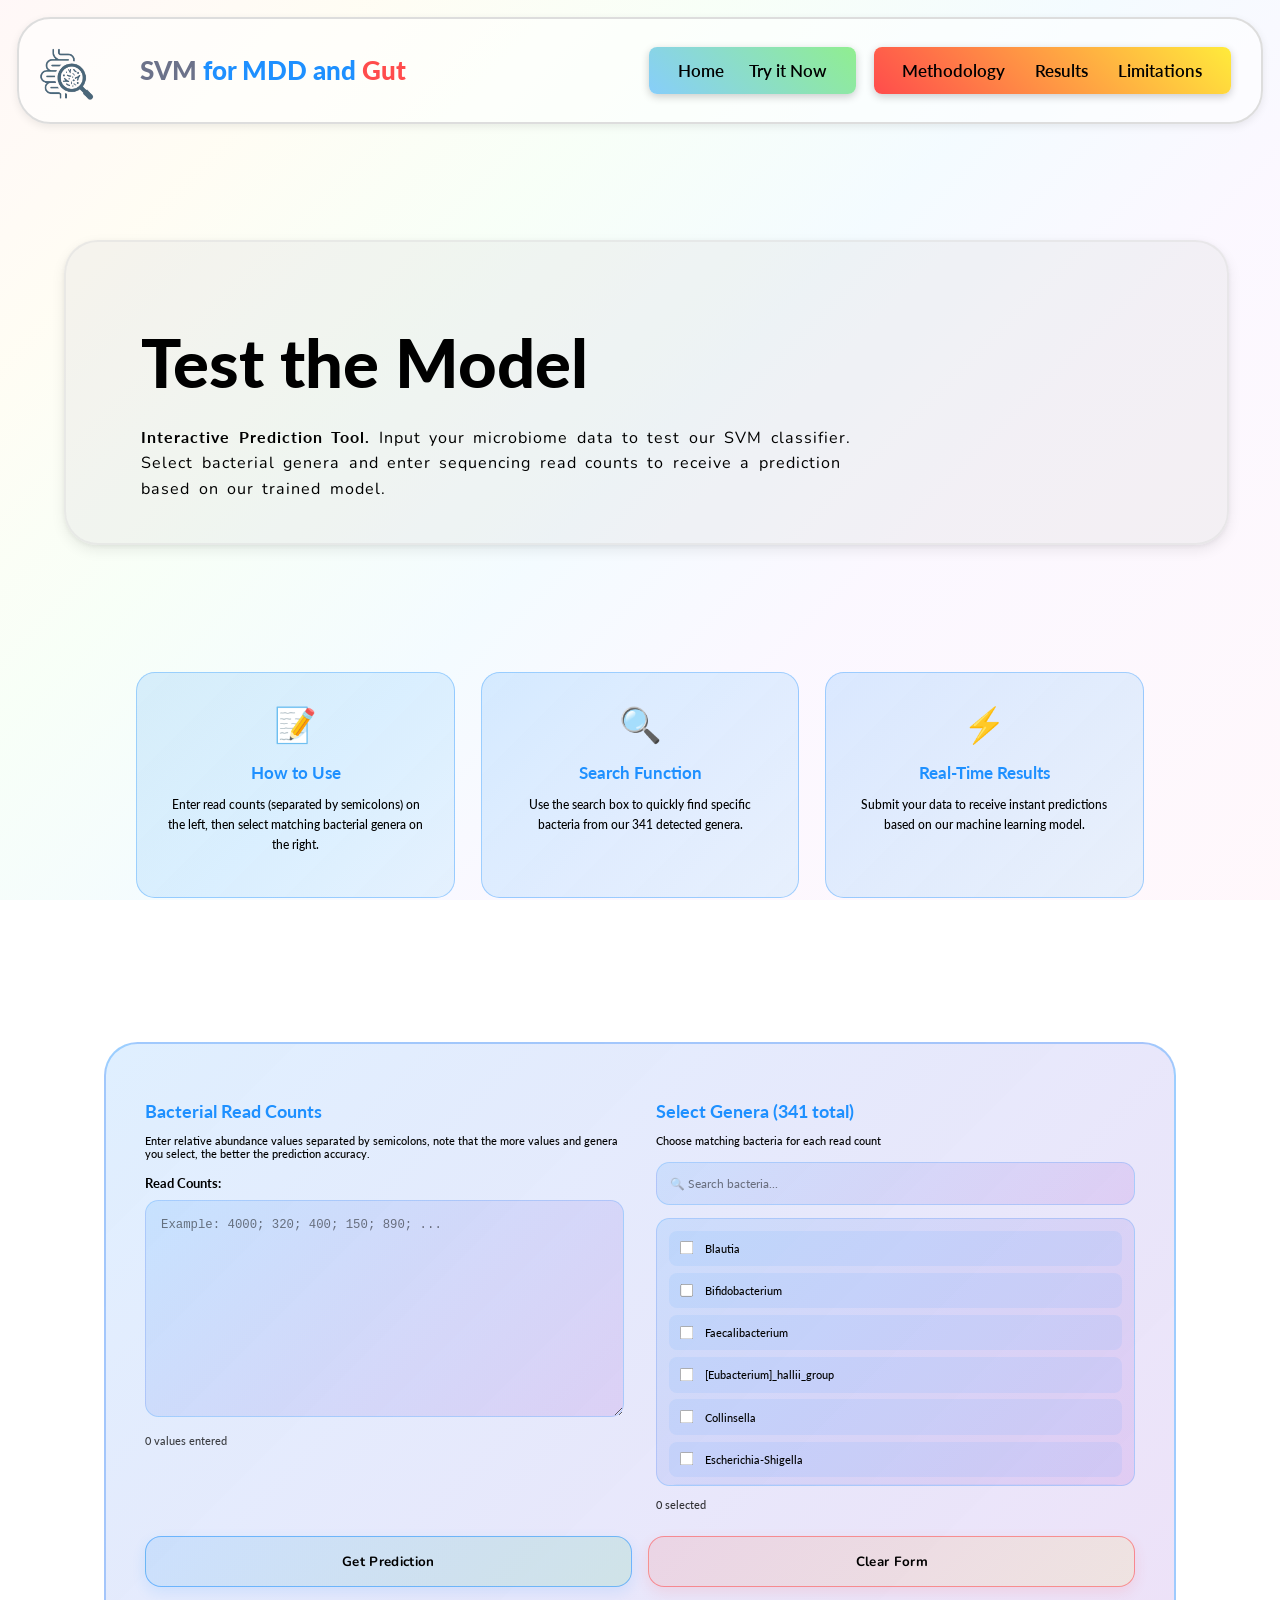
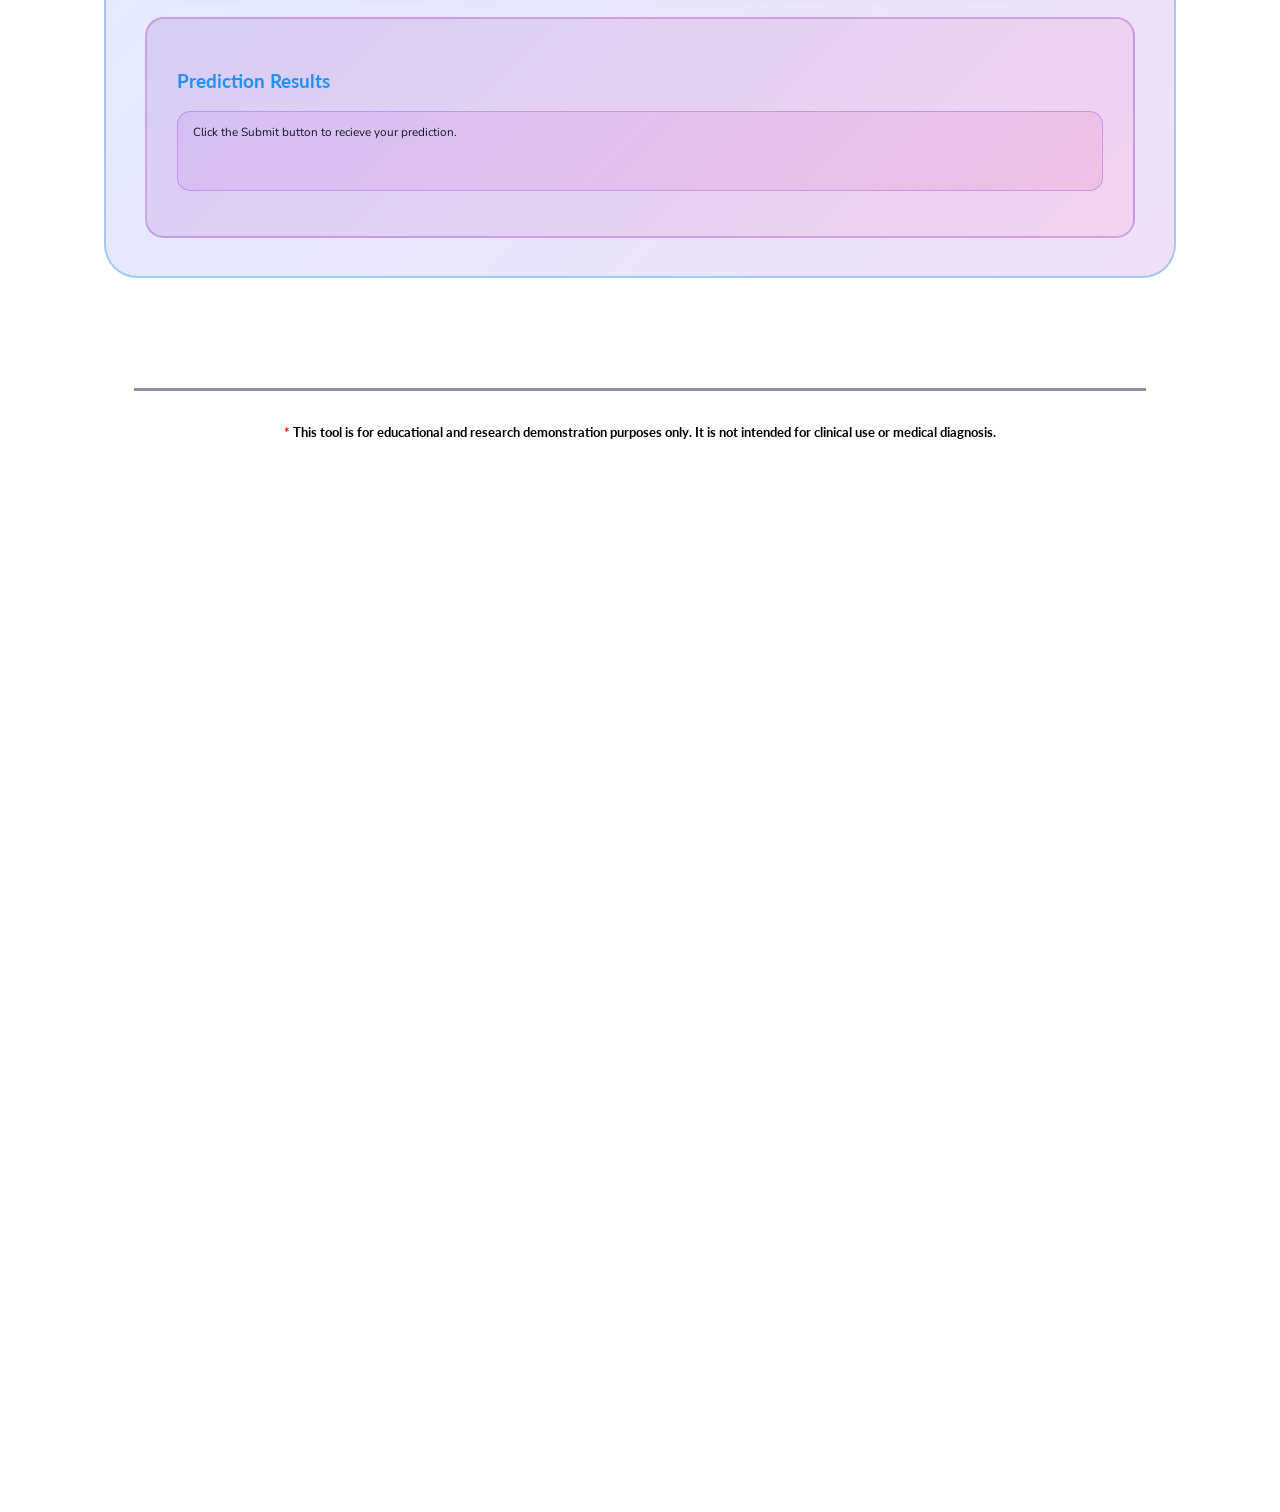
==== svm_try.html @ e44d29f6 "Initial commit: Full SVM website with frontend and backend" ====
<!doctype html>
<html lang="en">
  <head>
    <meta charset="UTF-8" />
    <meta name="viewport" content="width=device-width, initial-scale=1.0" />
    <meta
      name="description"
      content="Try the SVM MDD prediction model. Input bacterial abundance data and genus counts to get predictions."
    />
    <meta name="author" content="Ivan Raizada, Matthew Sun" />
    <title>Try the Model - SVM Gut Bacteria</title>
    <link rel="stylesheet" href="styles.css" />
    <link rel="icon" href="images/website_icon.png" />
    <link
      href="https://fonts.googleapis.com/css2?family=Lato:wght@400;700&display=swap"
      rel="stylesheet"
    />
    <link
      href="https://fonts.googleapis.com/css2?family=Nunito:wght@300;400;600;700&display=swap"
      rel="stylesheet"
    />
    <meta http-equiv="content-language" content="en" />
    <style>
      button.submit-button,
      button.reset-button {
        border-radius: 24px !important;
        overflow: visible;
      }
    </style>
  </head>
  <body>
    <header>
      <a id="top-left-decorative-bar" href="index.html">
        <img
          src="images/website_icon_nobg.png"
          alt="Website Icon"
          id="website-icon"
          width="100"
          height="100"
          class="header-icon"
        />
      </a>
      <h1 id="project-name" class="project-title">
        <span style="color: #6c728a">SVM</span> for
        <span style="color: #1e90ff">MDD</span> and
        <span style="color: #ff4c4c">Gut</span>
      </h1>

      <nav id="top-nav-bar">
        <div class="bubble_bg">
          <a href="index.html" class="nav-link">Home</a
          ><a href="svm_try.html" class="nav-link">Try it Now</a>
        </div>
        <div class="bubble_ry">
          <a href="svm_methods.html" class="nav-link">Methodology</a>
          <a href="svm_results.html" class="nav-link">Results</a>
          <a href="svm_limits.html" class="nav-link">Limitations</a>
        </div>
      </nav>
    </header>

    <br /><br /><br /><br /><br /><br />

    <main>
      <!-- Hero Section -->
      <div class="hero-section">
        <h2 class="hero-title">Test the Model</h2>
        <p class="hero-paragraph">
          <span style="font-weight: 700">Interactive Prediction Tool.</span>
          Input your microbiome data to test our SVM classifier. Select
          bacterial genera and enter sequencing read counts to receive a
          prediction based on our trained model.
        </p>
      </div>

      <br /><br /><br />

      <!-- Information Cards -->
      <div class="try-info-grid">
        <div class="info-card">
          <div class="info-icon">📝</div>
          <h3>How to Use</h3>
          <p>
            Enter read counts (separated by semicolons) on the left, then select
            matching bacterial genera on the right.
          </p>
        </div>
        <div class="info-card">
          <div class="info-icon">🔍</div>
          <h3>Search Function</h3>
          <p>
            Use the search box to quickly find specific bacteria from our 341
            detected genera.
          </p>
        </div>
        <div class="info-card">
          <div class="info-icon">⚡</div>
          <h3>Real-Time Results</h3>
          <p>
            Submit your data to receive instant predictions based on our machine
            learning model.
          </p>
        </div>
      </div>

      <br /><br /><br />

      <!-- Main Form Section -->
      <div class="form-container">
        <div class="form-wrapper">
          <!-- Left Section: Read Input -->
          <div class="form-left">
            <div class="form-section-header">
              <h3>Bacterial Read Counts</h3>
              <p class="form-hint">
                Enter relative abundance values separated by semicolons, note
                that the more values and genera you select, the better the
                prediction accuracy.
              </p>
            </div>
            <div class="input-group">
              <label for="reads-input">Read Counts:</label>
              <textarea
                id="reads-input"
                class="reads-textarea"
                placeholder="Example: 4000; 320; 400; 150; 890; ..."
                rows="10"
              ></textarea>
              <div class="input-helper">
                <span id="read-count">0 values entered</span>
              </div>
            </div>
          </div>

          <!-- Right Section: Bacteria Selection -->
          <div class="form-right">
            <div class="form-section-header">
              <h3>Select Genera (341 total)</h3>
              <p class="form-hint">
                Choose matching bacteria for each read count
              </p>
            </div>

            <!-- Search Bar -->
            <div class="search-container">
              <input
                type="text"
                id="bacteria-search"
                class="bacteria-search"
                placeholder="🔍 Search bacteria..."
              />
            </div>

            <!-- Scrollable Bacteria List -->
            <div class="bacteria-list-container">
              <div class="bacteria-list" id="bacteria-list">
                <!-- Populated by JavaScript -->
              </div>
            </div>

            <div class="selection-helper">
              <span id="selected-count">0 selected</span>
            </div>
          </div>
        </div>

        <!-- Submit Section -->
        <div class="form-submit-section">
          <button
            class="submit-button"
            id="submit-btn"
            style="border-radius: 24px"
          >
            Get Prediction
          </button>
          <button
            class="reset-button"
            id="reset-btn"
            style="border-radius: 24px"
          >
            Clear Form
          </button>
        </div>

        <!-- Results Section -->
        <div class="results-section-placeholder" id="results-section">
          <h3>Prediction Results</h3>

          <div class="prediction-box-container">
            <textarea id="prediction-box" class="prediction-box" readonly>
Click the Submit button to recieve your prediction.</textarea
            >
          </div>

          <div
            class="result-content"
            id="result-content"
            style="display: none"
          ></div>
        </div>
      </div>

      <br /><br /><br />
    </main>

    <script>
      const backendURL = "https://svm-backend-eu5s.onrender.com/predict"; // Replace with your Render URL

      // Bacteria list with genus names
      const bacteriaList = [
        "Blautia",
        "Bifidobacterium",
        "Faecalibacterium",
        "[Eubacterium]_hallii_group",
        "Collinsella",
        "Escherichia-Shigella",
        "Subdoligranulum",
        "Agathobacter",
        "Fusicatenibacter",
        "Dialister",
        "Romboutsia",
        "[Ruminococcus]_torques_group",
        "Streptococcus",
        "Dorea",
        "Megamonas",
        "Anaerostipes",
        "Bacteroides",
        "Prevotella_9",
        "Butyricicoccus",
        "Megasphaera",
        "Monoglobus",
        "Ruminococcus",
        "Erysipelotrichaceae_UCG-003",
        "Alistipes",
        "Akkermansia",
        "Intestinibacter",
        "Phascolarctobacterium",
        "UCG-002",
        "Lachnoclostridium",
        "Veillonella",
        "Halomonas",
        "Clostridium_sensu_stricto_1",
        "Adlercreutzia",
        "CAG-352",
        "[Eubacterium]_eligens_group",
        "Enterococcus",
        "Parabacteroides",
        "Turicibacter",
        "Lachnospira",
        "Holdemanella",
        "Lachnospiraceae_ND3007_group",
        "Ligilactobacillus",
        "[Eubacterium]_coprostanoligenes_group",
        "Christensenellaceae_R-7_group",
        "Haemophilus",
        "UBA1819",
        "[Clostridium]_innocuum_group",
        "Incertae_Sedis",
        "Catenibacterium",
        "Flavonifractor",
        "[Eubacterium]_ventriosum_group",
        "Pediococcus",
        "Parasutterella",
        "Eggerthella",
        "Limosilactobacillus",
        "[Eubacterium]_ruminantium_group",
        "Bilophila",
        "NK4A214_group",
        "Lachnospiraceae_UCG-010",
        "Citrobacter",
        "Paraprevotella",
        "Fusobacterium",
        "Erysipelatoclostridium",
        "Lactococcus",
        "Desulfovibrio",
        "[Eubacterium]_brachy_group",
        "Allisonella",
        "Tyzzerella",
        "Barnesiella",
        "UCG-003",
        "UCG-005",
        "Psychrobacter",
        "Lacticaseibacillus",
        "Lactobacillus",
        "Weissella",
        "Clostridia_UCG-014",
        "Mitsuokella",
        "Odoribacter",
        "P5D1-392",
        "Olsenella",
        "Negativibacillus",
        "Sutterella",
        "Muribaculaceae",
        "Anaerotruncus",
        "Family_XIII_UCG-001",
        "Lactiplantibacillus",
        "Lelliottia",
        "Eubacterium",
        "Peptococcus",
        "Family_XIII_AD3011_group",
        "Prevotellaceae_NK3B31_group",
        "Senegalimassilia",
        "Actinomyces",
        "Tuzzerella",
        "Tannerellaceae",
        "Morganella",
        "Clostridioides",
        "DTU089",
        "Kocuria",
        "Butyricimonas",
        "TM7x",
        "Faecalicoccus",
        "Roseburia",
        "Enterorhabdus",
        "Faecalitalea",
        "Comamonas",
        "Rothia",
        "Slackia",
        "Acidaminococcus",
        "Cloacibacillus",
        "Coprobacillus",
        "Peptostreptococcus",
        "Gemella",
        "Colidextribacter",
        "Gastranaerophilales",
        "[Eubacterium]_siraeum_group",
        "Holdemania",
        "UCG-009",
        "Alloprevotella",
        "Staphylococcus",
        "Howardella",
        "Fructilactobacillus",
        "Companilactobacillus",
        "Methanobrevibacter",
        "UCG-010",
        "Christensenella",
        "Rikenellaceae_RC9_gut_group",
        "Solobacterium",
        "Fenollaria",
        "Phocea",
        "Coprobacter",
        "Intestinimonas",
        "Catabacter",
        "Pyramidobacter",
        "Leuconostoc",
        "Atopobium",
        "Pseudomonas",
        "F0332",
        "[Eubacterium]_nodatum_group",
        "Brevundimonas",
        "Oxalobacter",
        "Mogibacterium",
        "Oscillibacter",
        "Corynebacterium",
        "Serratia",
        "Parvimonas",
        "Frisingicoccus",
        "Catenisphaera",
        "Chloroplast",
        "Sneathia",
        "Sanguibacteroides",
        "Peptoniphilus",
        "Dielma",
        "Fournierella",
        "Ezakiella",
        "Anaerofustis",
        "Saccharimonadaceae",
        "RF39",
        "Finegoldia",
        "Porphyromonas",
        "Gordonibacter",
        "Terrisporobacter",
        "Sarcina",
        "Paludicola",
        "Anaeroglobus",
        "Bacillus",
        "Varibaculum",
        "Epulopiscium",
        "Providencia",
        "Salipaludibacillus",
        "Paracoccus",
        "Abiotrophia",
        "Methanosphaera",
        "Geobacillus",
        "Campylobacter",
        "Anaerococcus",
        "Anaerofilum",
        "Negativicoccus",
        "Lawsonella",
        "Aggregatibacter",
        "Clostridia_vadinBB60_group",
        "Scardovia",
        "Defluviitaleaceae_UCG-011",
        "Prevotella",
        "Acinetobacter",
        "Gardnerella",
        "Hydrogenoanaerobacterium",
        "Latilactobacillus",
        "Candidatus_Saccharimonas",
        "Chryseobacterium",
        "Conservatibacter",
        "W5053",
        "DTU014",
        "Candidatus_Stoquefichus",
        "Mitochondria",
        "Allobaculum",
        "Victivallaceae",
        "Sphingobacterium",
        "Achromobacter",
        "Brachybacterium",
        "Levilactobacillus",
        "Brevibacterium",
        "Gallicola",
        "Victivallis",
        "Erysipelotrichaceae",
        "Methylobacterium-Methylorubrum",
        "Bosea",
        "Mobiluncus",
        "Anoxybacillus",
        "Lachnospiraceae_NK4A136_group",
        "Facklamia",
        "Carnobacterium",
        "Cetobacterium",
        "Mycoplasma",
        "Tetragenococcus",
        "Lachnospiraceae_UCG-004",
        "Jeotgalicoccus",
        "Murdochiella",
        "Sphingomonas",
        "Dubosiella",
        "Dietzia",
        "Selenomonas",
        "Schleiferilactobacillus",
        "Arcanobacterium",
        "Merdibacter",
        "PeM15",
        "Neisseria",
        "Lapidilactobacillus",
        "Izemoplasmatales",
        "Pseudoclavibacter",
        "Jonquetella",
        "S5-A14a",
        "Saccharimonadales",
        "Enhydrobacter",
        "Falsochrobactrum",
        "Synergistes",
        "Nocardioides",
        "Planococcaceae",
        "Nesterenkonia",
        "Acidipila-Silvibacterium",
        "Nakamurella",
        "Prevotella_7",
        "Sphingopyxis",
        "Erysipelotrichaceae_UCG-006",
        "Bryobacter",
        "Blastococcus",
        "Ileibacterium",
        "Leptotrichia",
        "Dermabacter",
        "Cupriavidus",
        "Asteroleplasma",
        "Cloacibacterium",
        "Cardiobacterium",
        "Fluviicola",
        "Filifactor",
        "Helicobacter",
        "Lautropia",
        "Coprococcus",
        "Lysinibacillus",
        "Rubellimicrobium",
        "Aquabacterium",
        "Granulicella",
        "Burkholderia-Caballeronia-Paraburkholderia",
        "Veillonellaceae",
        "Ammoniphilus",
        "Muribaculum",
        "Delftia",
        "Leifsonia",
        "Pelomonas",
      ];

      // Initialize bacteria checkboxes
      function initBacteriaList() {
        const bacteriaListDiv = document.getElementById("bacteria-list");
        bacteriaListDiv.innerHTML = bacteriaList
          .map(
            (bacteria, index) =>
              `<label class="bacteria-checkbox">
          <input type="checkbox" value="${bacteria}" data-index="${index}" />
          <span>${bacteria}</span>
        </label>`,
          )
          .join("");
        updateSelectedCount();
      }

      // Search functionality
      document
        .getElementById("bacteria-search")
        .addEventListener("input", (e) => {
          const searchTerm = e.target.value.toLowerCase();
          document.querySelectorAll(".bacteria-checkbox").forEach((label) => {
            const text = label.querySelector("span").textContent.toLowerCase();
            label.style.display = text.includes(searchTerm) ? "flex" : "none";
          });
        });

      // Track reads input
      document.getElementById("reads-input").addEventListener("input", (e) => {
        const reads = e.target.value.split(";").filter((v) => v.trim() !== "");
        document.getElementById("read-count").textContent =
          `${reads.length} values entered`;
      });

      // Update selected count
      function updateSelectedCount() {
        const checked = document.querySelectorAll(
          ".bacteria-checkbox input:checked",
        ).length;
        document.getElementById("selected-count").textContent =
          `${checked} selected`;
      }

      document.addEventListener("change", (e) => {
        if (e.target.type === "checkbox") updateSelectedCount();
      });

      // Submit button
      document
        .getElementById("submit-btn")
        .addEventListener("click", async () => {
          const reads = document
            .getElementById("reads-input")
            .value.split(";")
            .map((v) => v.trim())
            .filter((v) => v !== "");
          const selected = Array.from(
            document.querySelectorAll(".bacteria-checkbox input:checked"),
          ).map((input) => input.value);

          if (reads.length === 0 || selected.length === 0) {
            alert("Please enter read counts and select at least one bacteria.");
            return;
          }
          if (reads.length !== selected.length) {
            alert(
              `Mismatch: ${reads.length} reads vs ${selected.length} bacteria.`,
            );
            return;
          }

          const predictionBox = document.getElementById("prediction-box");
          const resultsSection = document.getElementById("results-section");
          const resultContent = document.getElementById("result-content");

          predictionBox.value = "Predicting...";

          try {
            const response = await fetch(backendURL, {
              method: "POST",
              headers: { "Content-Type": "application/json" },
              body: JSON.stringify({
                reads: reads.map(Number),
                genera: selected,
              }),
            });

            const data = await response.json();

            predictionBox.value = `Prediction: ${data.prediction_label ? "MDD" : "Control"}\nProbability: ${(data.prediction_probability * 100).toFixed(1)}%`;

            resultContent.innerHTML = `
        <div class="result-item">
          <h4>Input Data Received</h4>
          <p><strong>Read Counts:</strong> ${reads.join(", ")}</p>
          <p><strong>Selected Genera:</strong> ${selected.join(", ")}</p>
        </div>
        <div class="result-item">
          <h4>🤖 Prediction Result</h4>
          <p style="font-size:1.05rem;font-weight:700;">${data.prediction_label ? "MDD" : "Control"} (${(data.prediction_probability * 100).toFixed(1)}%)</p>
        </div>
      `;
            resultContent.style.display = "grid";
            resultsSection.style.display = "block";
            resultsSection.scrollIntoView({ behavior: "smooth" });
          } catch (err) {
            predictionBox.value = "❌ Error: Could not reach backend.";
            console.error(err);
          }
        });

      // Reset button
      document.getElementById("reset-btn").addEventListener("click", () => {
        document.getElementById("reads-input").value = "";
        document.getElementById("bacteria-search").value = "";
        document
          .querySelectorAll(".bacteria-checkbox input")
          .forEach((input) => (input.checked = false));
        document
          .querySelectorAll(".bacteria-checkbox")
          .forEach((label) => (label.style.display = "flex"));
        document.getElementById("prediction-box").value =
          "Click the Submit button to receive your prediction.";
        document.getElementById("result-content").style.display = "none";
        updateSelectedCount();
        document.getElementById("read-count").textContent = "0 values entered";
      });

      window.addEventListener("DOMContentLoaded", initBacteriaList);
    </script>
    <hr
      style="
        border: none;
        height: 5px; /* thickness */
        background-color: rgba(21, 30, 71, 0.7); /* neutral gray-blue */
        opacity: 0.7; /* optional softness */
        margin: 3rem 0;
        margin-left: 200px;
        margin-right: 200px;
      "
    />
    <p style="text-align: center; font-weight: bold; font-size: 20px">
      <span style="color: red">*</span> This tool is for educational and
      research demonstration purposes only. It is not intended for clinical use
      or medical diagnosis. <br /><br /><br />
    </p>
  </body>
</html>
---- styles.css ----
/* ===================== SETUP ===================== */
:root {
  /*This has a bunch of variables that I can use multiple imes*/

  /* ------ Color Variables ------ */
  --white: 255, 255, 255;
  --black: #000000;
  --gray: #6c728a;
  --light-gray: 221, 221, 221;
  --blue: #1e90ff;
  --light-blue: #87cefa;
  --red: #ff4c4c;
  --dark-red: #831b30;
  --green: #28a745;
  --light-green: #90ee90;
  --yellow: #ffeb3b;

  /* ------ Derived / Utility Colors ------ */
  --blue-hover-bg: rgba(30, 144, 255, 0.2);
  --red-active-bg: rgba(252, 53, 53, 0.2);

  /* ------ Transitions ------ */
  --transition-fast: all 0.3s ease;

  /* ------ Spacing & Sizing Variables ------ */
  --header-padding: clamp(0.75rem, 1.5vw, 1.25rem);
  --header-gap: clamp(1rem, 2vw, 2rem);
  --border-radius: 12px;

  /* Generic Margin & Padding Variables */
  --margin-small: clamp(0.5rem, 1.5vw, 1rem);
  --margin-medium: clamp(1rem, 3vw, 2rem);
  --margin-large: clamp(1.5rem, 4vw, 3rem);
  --margin-xlarge: clamp(2rem, 4vw, 3rem);
  --margin-xxsmall: clamp(0.3rem, 1vw, 0.5rem);
  --margin-xsmall: clamp(0.4rem, 0.8vw, 0.6rem);
  --margin-xxlarge: clamp(3rem, 8vw, 6rem);

  --padding-small: clamp(0.5rem, 1.5vw, 1rem);
  --padding-medium: clamp(0.75rem, 1.5vw, 1.25rem);
  --padding-large: clamp(1rem, 2vw, 1.5rem);
  --padding-xlarge: clamp(2rem, 4vw, 3rem);

  /* Navigation and Bubble Padding */
  --nav-padding-vertical: clamp(0.4rem, 0.8vw, 0.6rem);
  --nav-padding-horizontal: var(--padding-medium);
  --bubble-padding-vertical: var(--padding-medium);
  --bubble-padding-horizontal: var(--padding-large);

  /* ------ Font Sizes ------ */
  --font-size-small: clamp(0.75rem, 3vw, 1.25rem);
  --font-size-medium: clamp(0.9rem, 2vw, 1.25rem);
  --font-size-large: clamp(1rem, 2vw, 1.5rem);
  --font-size-xlarge: clamp(2rem, 6vw, 5rem);
  --font-size-xxlarge: clamp(2.5rem, 8vw, 6.25rem);

  /* Specific font sizes for elements (mapped to generic vars) */
  --font-size-nav-link: clamp(0.875rem, 2vw, 1.875rem);
  --font-size-nav-link-small: var(--font-size-small);
  --font-size-hero-title-large: var(--font-size-xxlarge);
  --font-size-hero-title-medium: var(--font-size-xlarge);
  --font-size-hero-title-small: clamp(1.75rem, 8vw, 2.5rem);
  --font-size-hero-paragraph-large: var(--font-size-large);
  --font-size-hero-paragraph-medium: var(--font-size-medium);
  --font-size-hero-paragraph-small: clamp(0.85rem, 3vw, 1rem);
  --font-size-section-title-large: var(--font-size-xxlarge);
  --font-size-section-title-medium: var(--font-size-xlarge);
  --font-size-section-title-small: clamp(1.75rem, 8vw, 2.5rem);
  --font-size-section-paragraph-large: var(--font-size-large);
  --font-size-section-paragraph-medium: var(--font-size-medium);
  --font-size-section-paragraph-small: clamp(0.85rem, 3vw, 1rem);
}

/* ===================== GLOBAL STYLES ===================== */
* {
  font-family: Lato, sans-serif;
  box-sizing: border-box;
  transition: var(--transition-fast);
}

body {
  margin: 0;
  padding: 0;
  background: linear-gradient(
    135deg,
    rgba(255, 245, 245, 0.75) 0%,
    rgba(255, 252, 240, 0.75) 16.67%,
    rgba(245, 255, 245, 0.75) 33.33%,
    rgba(240, 250, 255, 0.75) 50%,
    rgba(250, 245, 255, 0.75) 66.67%,
    rgba(255, 245, 250, 0.75) 100%
  );
  background-attachment: fixed;
  min-height: 100vh;
}
html {
  zoom: 67%;
  -moz-transform: scale(0.67);
  -moz-transform-origin: 0 0;
}
/* ===================== HEADER STYLES ===================== */
header {
  /* Styles for the header section */
  display: flex;
  align-items: center;
  justify-content: space-between;
  padding: var(--header-padding);
  border: 3px solid rgb(var(--light-gray));
  border-radius: 50px;
  margin: var(--header-gap);
  gap: var(--header-gap);
  background: rgba(var(--white), 0.5);
  box-shadow: 0 4px 12px rgba(0, 0, 0, 0.08);
  flex-wrap: wrap;
  position: sticky;
  top: 0;
  z-index: 6767;
}
#project-name {
  /*Styles for the title of the website*/
  flex-grow: 1;
  font-size: clamp(24px, 3vw, 70px);
  font-weight: 900;
  margin-left: var(--header-gap);
  color: var(--blue);
  line-height: 1.2;
  min-width: 0;
}
#top-nav-bar {
  display: flex;
  gap: var(--header-gap);
  align-items: center;
  margin-right: var(--header-gap);
  flex-wrap: wrap;
  width: auto;
  max-width: 100%;
}

.nav-link {
  /*Style for each navlink */
  text-decoration: none;
  text-align: center;
  color: var(--black);
  font-weight: 600;
  font-size: var(--font-size-nav-link);
  padding: var(--nav-padding-vertical) var(--nav-padding-horizontal);
  border-radius: var(--border-radius);
  transition: var(--transition-fast);
  white-space: nowrap;
}
/* Link Properties */
.nav-link:hover {
  color: var(--blue);
  background-color: var(--blue-hover-bg);
}
.nav-link:active {
  color: var(--dark-red);
  background-color: var(--red-active-bg);
}
.nav-link:focus,
.nav-link:focus-visible {
  color: var(--dark-red);
  background-color: var(--red-active-bg);
  outline: none;
}

/* Bubble Styles */
.bubble_bg {
  background: linear-gradient(45deg, var(--light-blue), var(--light-green));
  border-radius: var(--border-radius);
  padding: var(--bubble-padding-vertical) var(--bubble-padding-horizontal);
  font-size: var(--font-size-nav-link);
  transition: var(--transition-fast);
  box-shadow: 0 4px 12px rgba(0, 0, 0, 0.2);
}
.bubble_bg:hover {
  transform: scale(1.03);
}
.bubble_ry {
  background: linear-gradient(45deg, var(--red), var(--yellow));
  border-radius: var(--border-radius);
  padding: var(--bubble-padding-vertical) var(--bubble-padding-horizontal);
  font-size: var(--font-size-nav-link);
  transition: var(--transition-fast);
  box-shadow: 0 4px 12px rgba(0, 0, 0, 0.2);
}

.bubble_ry:hover {
  transform: scale(1.03);
}

/* Image Hovering */
#top-left-decorative-bar {
  display: flex;
  align-items: center;
  transition: transform 0.3s ease;
  text-decoration: none;
}
#top-left-decorative-bar:hover {
  transform: scale(1.03);
}

/* ===================== MAIN CONTENT STYLES ===================== */
hr {
  margin: 0;
  border: none;
}
.test_bg,
.test_ry,
.test_pp {
  margin-top: 0px;
  margin-bottom: 0px;
  border: 3px solid rgb(var(--light-gray));
  border-radius: 50px;
  padding-left: var(--padding-xlarge);
  padding-right: var(--padding-xlarge);
  background-repeat: no-repeat;
  background-size: cover;
  background-position: center;
  text-align: right;
  box-shadow:
    0 8px 20px rgba(0, 0, 0, 0.12),
    0 2px 6px rgba(0, 0, 0, 0.08);
  background-clip: padding-box;
  max-width: 125vw;
  margin-left: auto;
  margin-right: auto;
  box-sizing: border-box;
  display: flex;
  flex-wrap: wrap;
  justify-content: space-between;
  gap: var(--header-gap);
  color: rgb(var(--white));
}

.test_bg {
  background-image: url("images/bg_background.jpeg");
  text-align: right;
}
.test_pp {
  background-image: url("images/pp_background.jpg");
  text-align: right;
}
.test_ry {
  background-image: url("images/ry_background.jpg");
  text-align: left;
}
.content {
  display: flex;
  align-items: center;
  gap: clamp(1.5rem, 3vw, 3rem);
  flex-wrap: wrap;
  width: 100%;
  max-width: 100%;
}

/* Allow text in test_bg to expand leftwards naturally */
.test_bg .text,
.test_pp .text {
  flex: 1 1 300px;
  min-width: 280px;
  max-width: 60%;
  box-sizing: border-box;
  overflow-wrap: break-word;
  color: rgb(var(--white));
}

.test_bg .text p,
.test_pp .text p {
  max-width: 100%;
  margin-left: 0;
  margin-right: clamp(1.5rem, 3vw, 3rem);
}

/* Mirror layout for test_ry: text left, image right */
.test_ry .content {
  flex-direction: row-reverse;
}

.test_ry .text {
  flex: 1 1 300px;
  min-width: 280px;
  max-width: 60%;
  box-sizing: border-box;
  overflow-wrap: break-word;
}

.test_ry .text p {
  max-width: 100%;
  margin-right: 0;
  margin-left: clamp(1.5rem, 3vw, 3rem);
}

.content .image {
  border: 4px solid rgb(var(--light-gray));
  border-radius: 50px;
  object-fit: cover;
  max-width: 35%;
  height: auto;
  flex-shrink: 0;
  flex-grow: 0;
  min-width: 250px;
  box-sizing: border-box;
}

/* ============================================================
   HEADER
   ============================================================ */

.header-icon {
  margin-top: 15px;
  margin-right: 10px;
}

.project-title {
  color: var(--black);
}

/* ============================================================
   HERO SECTION
   ============================================================ */

.hero-section {
  /* Layout & spacing */
  padding: clamp(1.2rem, 2.8vw, 2.4rem) clamp(3.5rem, 10vw, 12rem)
    clamp(1.2rem, 2.8vw, 2.4rem) clamp(1.5rem, 5vw, 4rem); /* reduced LEFT padding */
  margin: clamp(1rem, 2.5vw, 2.5rem) clamp(2rem, 6vw, 5rem)
    clamp(1rem, 2.5vw, 2.5rem) var(--margin-xxlarge); /* LEFT margin matches test_bg spacing */

  /* Visual styling (match other sections) */
  background: rgba(var(--light-gray), 0.3); /* light gray w/ reduced opacity */
  border: 3px solid rgba(221, 221, 221, 0.5); /* semi-transparent border */
  border-radius: 50px;
  box-shadow:
    0 8px 20px rgba(0, 0, 0, 0.08),
    0 2px 6px rgba(0, 0, 0, 0.05);

  /* Sizing */
  max-width: 1800px;
}

.hero-title {
  font-size: var(--font-size-hero-title-large);
  font-weight: 900;
  margin-left: var(--margin-large);
  margin-bottom: var(--margin-medium);
}

.hero-paragraph {
  font-family: Nunito, sans-serif;
  font-size: var(--font-size-hero-paragraph-large);
  font-weight: 400; /* fixed invalid 50 → normal */
  margin-left: var(--margin-large);
  margin-right: var(--margin-large);
  letter-spacing: 1.5px;
  word-spacing: 5px;
  line-height: 1.6;
  max-width: 1100px; /* single source of truth */
}
/* ============================================================
   SECTION IMAGES
   ============================================================ */

.section-image {
  margin-left: var(--margin-xxlarge);
  margin-top: var(--margin-xlarge);
  margin-bottom: var(--margin-medium);
  max-width: 100%;
  height: auto;
  width: 100%;
  max-width: 600px;
  box-sizing: border-box;
}

/* ============================================================
   SECTION TEXT (shared)
   ============================================================ */

.section-title {
  color: rgb(var(--white));
  font-size: var(--font-size-section-title-large);
  font-weight: 900;
  margin-left: var(--margin-large);
  margin-right: var(--margin-large);
  margin-bottom: var(--margin-medium);
  max-width: 100%;
  width: 100%;
  box-sizing: border-box;
}

.section-paragraph {
  color: rgb(var(--white));
  font-family: Nunito, sans-serif;
  font-size: var(--font-size-section-paragraph-large);
  font-weight: 50;
  margin-left: var(--margin-large);
  margin-right: var(--margin-large);
  letter-spacing: 1.5px;
  word-spacing: 5px;
  max-width: 100%;
  width: 100%;
  box-sizing: border-box;
}

/* Alignment modifiers */
.section-paragraph.right {
  text-align: right;
}

.section-paragraph.left {
  text-align: left;
}

/* ===================== RESPONSIVE IMPROVEMENTS ===================== */

@media (max-width: 1024px) {
  .hero-title {
    font-size: var(--font-size-hero-title-medium);
    margin-left: var(--margin-medium);
    margin-bottom: var(--margin-small);
  }
  .hero-paragraph {
    font-size: var(--font-size-hero-paragraph-medium);
    margin-left: var(--margin-medium);
    margin-right: var(--margin-medium);
    max-width: 70%;
  }
  .section-title {
    font-size: var(--font-size-section-title-medium);
    margin-left: var(--margin-medium);
    margin-right: var(--margin-medium);
    margin-bottom: var(--margin-small);
  }
  .section-paragraph {
    font-size: var(--font-size-section-paragraph-medium);
    margin-left: var(--margin-medium);
    margin-right: var(--margin-medium);
  }
  .content {
    gap: var(--header-gap);
  }
  .test_bg,
  .test_ry,
  .test_pp {
    padding: var(--padding-large);
  }
  .test_bg .text,
  .test_ry .text,
  .test_pp .text {
    max-width: 65%;
  }
  .content .image {
    max-width: 30%;
    min-width: 200px;
  }
}

@media (max-width: 768px) {
  header {
    flex-direction: column;
    align-items: flex-start;
    gap: clamp(0.75rem, 2vw, 1.5rem);
    margin: var(--margin-small);
    padding: var(--padding-small);
  }
  #project-name {
    margin-left: 0;
    font-size: clamp(1.5rem, 5vw, 3rem);
    width: 100%;
    text-align: center;
    flex-grow: 0;
  }
  #top-nav-bar {
    margin-right: 0;
    width: 100%;
    justify-content: space-around;
    flex-wrap: wrap;
  }
  .nav-link {
    font-size: var(--font-size-nav-link-small);
    padding: var(--margin-xxsmall) var(--margin-xsmall);
    flex: 1 1 auto;
    min-width: 80px;
    text-align: center;
    white-space: nowrap;
  }
  .test_bg,
  .test_ry,
  .test_pp {
    padding: var(--padding-medium);
    max-width: 95vw;
    flex-direction: column;
  }
  .content {
    flex-direction: column;
    align-items: stretch;
    gap: var(--margin-medium);
  }
  .test_ry .content,
  .test_bg .content,
  .test_pp .content {
    flex-direction: column !important;
  }
  .content .image {
    width: 100%;
    height: auto;
    border-radius: 20px;
    border-width: 3px;
    margin-bottom: var(--margin-medium);
    max-width: 100%;
    min-width: auto;
  }
  .test_bg .text p,
  .test_ry .text p,
  .test_pp .text p {
    margin-left: 0 !important;
    margin-right: var(--margin-medium) !important;
    max-width: 100%;
  }
  .test_bg .text,
  .test_ry .text,
  .test_pp .text {
    max-width: 100%;
    width: 100%;
    box-sizing: border-box;
  }
  .hero-title {
    font-size: var(--font-size-hero-title-small);
    margin-left: var(--margin-small);
    margin-bottom: var(--margin-small);
    width: 100%;
  }
  .hero-paragraph {
    font-size: var(--font-size-hero-paragraph-small);
    margin-left: var(--margin-small);
    margin-right: var(--margin-small);
    max-width: 100%;
    width: 100%;
  }
  .section-title {
    font-size: var(--font-size-section-title-small);
    margin-left: var(--margin-small);
    margin-right: var(--margin-small);
    margin-bottom: var(--margin-small);
    width: 100%;
  }
  /* Ensure section title in .test_bg has balanced margins on small screens */
  .test_bg .section-title {
    margin-left: var(--margin-medium);
    margin-right: var(--margin-medium);
    width: 100%;
    box-sizing: border-box;
  }
  .section-paragraph {
    font-size: var(--font-size-section-paragraph-small);
    margin-left: var(--margin-small);
    margin-right: var(--margin-small);
    width: 100%;
  }
}
@media (max-width: 480px) {
  /* For very small screens (e.g., iPhone size), ensure images appear above text in .test_bg and .test_ry */
  .test_bg .content,
  .test_ry .content,
  .test_pp .content {
    flex-direction: column !important;
    align-items: stretch;
  }
  .content .image {
    width: 100%;
    max-width: 100%;
    height: auto;
    display: block;
    margin-bottom: var(--margin-medium);
    /* Prevent flexbox from stretching/enlarging the image */
    flex: 0 0 auto;
    /* Remove min-width constraints that could force the image larger */
    min-width: 0;
    /* Ensure aspect ratio is preserved and image fits container */
    object-fit: contain;
    box-sizing: border-box;
  }
  .test_bg .text,
  .test_ry .text,
  .test_pp .text {
    max-width: 100%;
    width: 100%;
    box-sizing: border-box;
  }
}

@media (max-width: 768px) {
  .test_bg .content,
  .test_ry .content,
  .test_pp .content {
    flex-direction: column !important;
    align-items: center;
    gap: var(--margin-medium);
  }

  .content .image {
    width: 100%; /* fill the container */
    max-width: 90%; /* never go past 90% of container */
    height: auto; /* maintain aspect ratio */
    margin: 0 auto var(--margin-medium) auto;
    border-radius: 20px;
    object-fit: cover; /* scales nicely */
    flex-shrink: 0; /* prevent shrinking from flex */
    flex-grow: 0; /* prevent growing from flex */
    box-sizing: border-box;
  }

  .test_bg .text,
  .test_ry .text,
  .test_pp .text {
    width: 100%;
    max-width: 90%; /* align with image width */
    box-sizing: border-box;
    margin: 0 auto;
    text-align: center;
  }

  .test_bg,
  .test_ry,
  .test_pp {
    padding-left: var(--padding-medium);
    padding-right: var(--padding-medium);
    box-sizing: border-box;
  }
}
/* ===================== RESULTS PAGE SPECIFIC STYLES ===================== */

/* Results Hero Section */
.results-hero {
  background: linear-gradient(
    135deg,
    rgba(30, 144, 255, 0.15),
    rgba(128, 0, 192, 0.15)
  );
  border: 3px solid rgb(var(--light-gray));
  border-radius: 50px;
  padding: clamp(3rem, 5vw, 4rem);
  margin: clamp(2rem, 5vw, 4rem) auto;
  max-width: 1400px;
  text-align: center;
  box-shadow: 0 8px 25px rgba(30, 144, 255, 0.1);
  animation: fadeInDown 0.8s ease-out;
}

.results-hero h1 {
  color: var(--blue);
  font-size: clamp(2rem, 6vw, 3.5rem);
  font-weight: 900;
  margin: 0 0 1rem 0;
}

.results-hero p {
  color: var(--black);
  font-family: Nunito, sans-serif;
  font-size: clamp(1rem, 2.5vw, 1.3rem);
  line-height: 1.7;
  max-width: 900px;
  margin: 0 auto;
}

/* Key Statistics Grid */
.key-stats-grid {
  display: grid;
  grid-template-columns: repeat(auto-fit, minmax(280px, 1fr));
  gap: clamp(2rem, 4vw, 3rem);
  padding: clamp(2rem, 4vw, 3rem);
  margin: clamp(2.5rem, 5vw, 4rem) auto;
  max-width: 1600px;
}

.stat-card {
  background: linear-gradient(
    135deg,
    rgba(30, 144, 255, 0.08),
    rgba(135, 206, 250, 0.12)
  );
  border: 3px solid rgba(30, 144, 255, 0.3);
  border-radius: 28px;
  padding: clamp(2rem, 4vw, 3rem);
  text-align: center;
  box-shadow: 0 6px 20px rgba(30, 144, 255, 0.12);
  transition: all 0.4s cubic-bezier(0.34, 1.56, 0.64, 1);
  opacity: 0;
  animation: slideUpCard 0.7s ease-out forwards;
  position: relative;
  overflow: hidden;
}

.stat-card::before {
  content: "";
  position: absolute;
  top: 0;
  left: -100%;
  width: 100%;
  height: 100%;
  background: linear-gradient(
    90deg,
    transparent,
    rgba(255, 255, 255, 0.2),
    transparent
  );
  transition: left 0.5s ease;
}

.stat-card:hover::before {
  left: 100%;
}

.stat-card:nth-child(1) {
  animation-delay: 0.1s;
}
.stat-card:nth-child(2) {
  animation-delay: 0.2s;
}
.stat-card:nth-child(3) {
  animation-delay: 0.3s;
}
.stat-card:nth-child(4) {
  animation-delay: 0.4s;
}
.stat-card:nth-child(5) {
  animation-delay: 0.5s;
}
.stat-card:nth-child(6) {
  animation-delay: 0.6s;
}

.stat-card:hover {
  transform: translateY(-12px) scale(1.03);
  box-shadow: 0 12px 40px rgba(30, 144, 255, 0.22);
  border-color: var(--blue);
}

.stat-card.red-theme {
  background: linear-gradient(
    135deg,
    rgba(255, 76, 76, 0.08),
    rgba(255, 150, 150, 0.12)
  );
  border-color: rgba(255, 76, 76, 0.3);
  box-shadow: 0 6px 20px rgba(255, 76, 76, 0.12);
}

.stat-card.red-theme:hover {
  border-color: var(--red);
  box-shadow: 0 12px 40px rgba(255, 76, 76, 0.22);
}

.stat-card.purple-theme {
  background: linear-gradient(
    135deg,
    rgba(128, 0, 192, 0.08),
    rgba(186, 85, 211, 0.12)
  );
  border-color: rgba(128, 0, 192, 0.3);
  box-shadow: 0 6px 20px rgba(128, 0, 192, 0.12);
}

.stat-card.purple-theme:hover {
  border-color: #8000c0;
  box-shadow: 0 12px 40px rgba(128, 0, 192, 0.22);
}

.stat-label {
  color: var(--black);
  font-family: Nunito, sans-serif;
  font-size: clamp(0.85rem, 1.8vw, 1rem);
  font-weight: 600;
  text-transform: uppercase;
  letter-spacing: 1.5px;
  margin-bottom: 1rem;
  opacity: 0.85;
}

.stat-number {
  font-size: clamp(2.5rem, 6vw, 4rem);
  font-weight: 900;
  color: var(--blue);
  margin: 0.5rem 0;
  line-height: 1;
}

.stat-card.red-theme .stat-number {
  color: var(--red);
}

.stat-card.purple-theme .stat-number {
  color: #8000c0;
}

.stat-subtext {
  color: var(--black);
  font-family: Nunito, sans-serif;
  font-size: clamp(0.9rem, 2vw, 1.1rem);
  line-height: 1.5;
  margin-top: 1rem;
}

/* Significance Badges */
.significance-badge {
  display: inline-block;
  background: linear-gradient(
    135deg,
    rgba(40, 167, 69, 0.2),
    rgba(144, 238, 144, 0.3)
  );
  border: 2px solid rgba(40, 167, 69, 0.5);
  color: #1a5a2a;
  padding: 0.5rem 1.2rem;
  border-radius: 50px;
  font-weight: 700;
  font-size: 0.9rem;
  margin-top: 1rem;
  display: inline-block;
}

/* Results Sections */
.results-section {
  background: linear-gradient(
    135deg,
    rgba(255, 255, 255, 0.5),
    rgba(240, 248, 255, 0.5)
  );
  border: 3px solid rgb(var(--light-gray));
  border-radius: 50px;
  padding: clamp(3rem, 5vw, 4rem);
  margin: clamp(2.5rem, 5vw, 4rem) auto;
  max-width: 1500px;
  box-shadow: 0 8px 25px rgba(0, 0, 0, 0.08);
  animation: slideInUp 0.8s ease-out;
}

.results-section-title {
  color: var(--blue);
  font-size: clamp(1.8rem, 4vw, 2.5rem);
  font-weight: 900;
  margin: 0 0 1.5rem 0;
  display: flex;
  align-items: center;
  gap: 1rem;
}

.section-icon {
  width: 50px;
  height: 50px;
  display: flex;
  align-items: center;
  justify-content: center;
  background: linear-gradient(135deg, var(--blue), #5dade2);
  color: white;
  border-radius: 50%;
  font-size: 1.8rem;
  flex-shrink: 0;
}

.results-section.red-theme .results-section-title {
  color: var(--red);
}

.results-section.red-theme .section-icon {
  background: linear-gradient(135deg, var(--red), #ff6666);
}

.results-section.purple-theme .results-section-title {
  color: #8000c0;
}

.results-section.purple-theme .section-icon {
  background: linear-gradient(135deg, #8000c0, #ba55d3);
}

/* Results Detail Cards */
.results-detail-grid {
  display: grid;
  grid-template-columns: repeat(auto-fit, minmax(300px, 1fr));
  gap: clamp(2rem, 4vw, 3rem);
  margin-top: 2rem;
}

.detail-card {
  background: linear-gradient(
    135deg,
    rgba(255, 255, 255, 0.7),
    rgba(250, 250, 250, 0.9)
  );
  border: 2px solid rgba(30, 144, 255, 0.2);
  border-radius: 24px;
  padding: clamp(1.5rem, 3vw, 2.5rem);
  box-shadow: 0 4px 16px rgba(0, 0, 0, 0.06);
  transition: all 0.4s cubic-bezier(0.34, 1.56, 0.64, 1);
  opacity: 0;
  animation: fadeInScale 0.6s ease-out forwards;
}

.detail-card:nth-child(1) {
  animation-delay: 0.2s;
}
.detail-card:nth-child(2) {
  animation-delay: 0.3s;
}
.detail-card:nth-child(3) {
  animation-delay: 0.4s;
}

.detail-card:hover {
  transform: translateY(-8px);
  box-shadow: 0 10px 30px rgba(30, 144, 255, 0.15);
  border-color: var(--blue);
}

.detail-card h4 {
  color: var(--blue);
  font-size: clamp(1.2rem, 2.5vw, 1.5rem);
  font-weight: 700;
  margin: 0 0 0.8rem 0;
}

.detail-card p {
  color: var(--black);
  font-family: Nunito, sans-serif;
  font-size: clamp(0.9rem, 2vw, 1.05rem);
  line-height: 1.6;
  margin: 0;
}

/* Differential Genera Table */
.genera-table-container {
  background: linear-gradient(
    135deg,
    rgba(255, 255, 255, 0.6),
    rgba(245, 250, 255, 0.8)
  );
  border: 2px solid rgb(var(--light-gray));
  border-radius: 24px;
  overflow: hidden;
  margin-top: 2rem;
  box-shadow: 0 6px 20px rgba(0, 0, 0, 0.08);
}

.table-wrapper {
  overflow-x: auto;
}

.genera-table {
  width: 100%;
  border-collapse: collapse;
  font-family: Nunito, sans-serif;
}

.genera-table thead {
  background: linear-gradient(
    90deg,
    rgba(30, 144, 255, 0.15),
    rgba(135, 206, 250, 0.15)
  );
  border-bottom: 3px solid rgba(30, 144, 255, 0.3);
}

.genera-table th {
  color: var(--blue);
  font-weight: 700;
  padding: 1.2rem;
  text-align: left;
  font-size: clamp(0.9rem, 2vw, 1.1rem);
  text-transform: uppercase;
  letter-spacing: 1px;
}

.genera-table td {
  padding: 1rem 1.2rem;
  border-bottom: 1px solid rgba(30, 144, 255, 0.1);
  font-size: clamp(0.85rem, 1.8vw, 1rem);
  color: var(--black);
}

.genera-table tbody tr {
  transition: all 0.3s ease;
}

.genera-table tbody tr:hover {
  background: rgba(30, 144, 255, 0.08);
}

.genus-name {
  font-weight: 600;
  color: var(--blue);
}

.p-value-high {
  background: linear-gradient(
    90deg,
    rgba(40, 167, 69, 0.15),
    rgba(144, 238, 144, 0.1)
  );
  padding: 0.4rem 0.8rem;
  border-radius: 12px;
  font-family: "Monaco", "Courier New", monospace;
  font-weight: 600;
  color: #1a5a2a;
}

.trend-up {
  color: #ff6b6b;
  font-weight: 700;
  font-size: 1.2em;
}

.trend-down {
  color: #4ecdc4;
  font-weight: 700;
  font-size: 1.2em;
}

/* Top Genera Visualization */
.top-genera-section {
  background: linear-gradient(
    135deg,
    rgba(255, 235, 59, 0.08),
    rgba(255, 167, 38, 0.08)
  );
  border: 3px solid rgba(255, 167, 38, 0.3);
  border-radius: 50px;
  padding: clamp(3rem, 5vw, 4rem);
  margin: clamp(2.5rem, 5vw, 4rem) auto;
  max-width: 1500px;
  box-shadow: 0 8px 25px rgba(255, 167, 38, 0.12);
}

.top-genera-section .results-section-title {
  color: #ff6b35;
}

.top-genera-section .section-icon {
  background: linear-gradient(135deg, #ff6b35, #ffa500);
}

.genera-bar {
  display: grid;
  grid-template-columns: 160px 1fr 80px;
  align-items: center;
  gap: 1.5rem;
  margin-bottom: 1.8rem;
  animation: slideInGenera 0.6s ease-out forwards;
  opacity: 0;
}

.genera-bar:nth-child(2) {
  animation-delay: 0.1s;
}
.genera-bar:nth-child(3) {
  animation-delay: 0.2s;
}
.genera-bar:nth-child(4) {
  animation-delay: 0.3s;
}
.genera-bar:nth-child(5) {
  animation-delay: 0.4s;
}
.genera-bar:nth-child(6) {
  animation-delay: 0.5s;
}

.genera-name-label {
  font-weight: 700;
  color: var(--black);
  font-size: clamp(0.9rem, 2vw, 1.1rem);
}

.genera-bar-bg {
  background: linear-gradient(
    90deg,
    rgba(255, 107, 53, 0.3),
    rgba(255, 167, 38, 0.3)
  );
  border-radius: 12px;
  height: 30px;
  position: relative;
  overflow: hidden;
  box-shadow: inset 0 2px 6px rgba(0, 0, 0, 0.1);
}

.genera-bar-fill {
  height: 100%;
  background: linear-gradient(90deg, #ff6b35, #ffa500);
  border-radius: 12px;
  transition: width 0.6s cubic-bezier(0.34, 1.56, 0.64, 1);
  display: flex;
  align-items: center;
  justify-content: flex-end;
  padding-right: 0.5rem;
}

.genera-percent {
  font-weight: 700;
  color: white;
  font-size: 0.85rem;
}

/* Comparison boxes */
.comparison-grid {
  display: grid;
  grid-template-columns: 1fr 1fr;
  gap: clamp(2rem, 4vw, 3rem);
  margin-top: 2rem;
}

.comparison-box {
  background: linear-gradient(
    135deg,
    rgba(30, 144, 255, 0.1),
    rgba(135, 206, 250, 0.12)
  );
  border: 3px solid rgba(30, 144, 255, 0.3);
  border-radius: 28px;
  padding: clamp(2rem, 4vw, 3rem);
  text-align: center;
  box-shadow: 0 6px 20px rgba(30, 144, 255, 0.1);
  transition: all 0.4s cubic-bezier(0.34, 1.56, 0.64, 1);
}

.comparison-box:hover {
  transform: translateY(-8px);
  box-shadow: 0 12px 35px rgba(30, 144, 255, 0.2);
}

.comparison-box.control {
  background: linear-gradient(
    135deg,
    rgba(40, 167, 69, 0.1),
    rgba(144, 238, 144, 0.12)
  );
  border-color: rgba(40, 167, 69, 0.3);
}

.comparison-box.control:hover {
  box-shadow: 0 12px 35px rgba(40, 167, 69, 0.2);
}

.comparison-box.mdd {
  background: linear-gradient(
    135deg,
    rgba(255, 76, 76, 0.1),
    rgba(255, 150, 150, 0.12)
  );
  border-color: rgba(255, 76, 76, 0.3);
}

.comparison-box.mdd:hover {
  box-shadow: 0 12px 35px rgba(255, 76, 76, 0.2);
}

.comparison-title {
  font-size: clamp(1.3rem, 3vw, 1.8rem);
  font-weight: 800;
  margin: 0 0 1rem 0;
  color: var(--blue);
}

.comparison-box.control .comparison-title {
  color: #28a745;
}

.comparison-box.mdd .comparison-title {
  color: var(--red);
}

.comparison-stat {
  font-size: clamp(2rem, 5vw, 3rem);
  font-weight: 900;
  margin: 1rem 0;
  color: var(--blue);
}

.comparison-box.control .comparison-stat {
  color: #28a745;
}

.comparison-box.mdd .comparison-stat {
  color: var(--red);
}

.comparison-desc {
  color: var(--black);
  font-family: Nunito, sans-serif;
  font-size: clamp(0.95rem, 2vw, 1.1rem);
  line-height: 1.6;
}

/* PCoA Explained Variance */
.variance-breakdown {
  display: grid;
  grid-template-columns: repeat(auto-fit, minmax(200px, 1fr));
  gap: 1.5rem;
  margin-top: 2rem;
}

.variance-item {
  background: white;
  border: 2px solid rgba(30, 144, 255, 0.2);
  border-radius: 16px;
  padding: 1.5rem;
  text-align: center;
  box-shadow: 0 4px 12px rgba(0, 0, 0, 0.06);
  transition: all 0.3s ease;
}

.variance-item:hover {
  transform: translateY(-4px);
  box-shadow: 0 8px 20px rgba(30, 144, 255, 0.12);
}

.variance-axis {
  color: var(--blue);
  font-weight: 700;
  font-size: 1rem;
  margin-bottom: 0.5rem;
}

.variance-percent {
  font-size: 2.2rem;
  font-weight: 900;
  color: var(--blue);
  margin: 0.5rem 0;
}

.variance-label {
  color: #666;
  font-family: Nunito, sans-serif;
  font-size: 0.85rem;
  text-transform: uppercase;
  letter-spacing: 0.5px;
}

/* ===================== ANIMATIONS ===================== */
@keyframes fadeInDown {
  from {
    opacity: 0;
    transform: translateY(-30px);
  }
  to {
    opacity: 1;
    transform: translateY(0);
  }
}

@keyframes slideUpCard {
  from {
    opacity: 0;
    transform: translateY(30px);
  }
  to {
    opacity: 1;
    transform: translateY(0);
  }
}

@keyframes slideInUp {
  from {
    opacity: 0;
    transform: translateY(40px);
  }
  to {
    opacity: 1;
    transform: translateY(0);
  }
}

@keyframes fadeInScale {
  from {
    opacity: 0;
    transform: scale(0.95);
  }
  to {
    opacity: 1;
    transform: scale(1);
  }
}

@keyframes slideInGenera {
  from {
    opacity: 0;
    transform: translateX(-20px);
  }
  to {
    opacity: 1;
    transform: translateX(0);
  }
}

/* ===================== RESPONSIVE RESULTS PAGE ===================== */
@media (max-width: 900px) {
  .comparison-grid {
    grid-template-columns: 1fr;
  }
  .results-detail-grid {
    grid-template-columns: 1fr;
  }
  .key-stats-grid {
    grid-template-columns: repeat(auto-fit, minmax(250px, 1fr));
  }
}

@media (max-width: 600px) {
  .stat-card {
    padding: 1.5rem;
  }
  .stat-number {
    font-size: clamp(2rem, 5vw, 2.8rem);
  }
  .results-section-title {
    flex-direction: column;
    text-align: center;
  }
  .genera-bar {
    grid-template-columns: 1fr;
    gap: 0.8rem;
  }
  .genera-bar-bg {
    width: 100%;
  }
}

/* ===================== HOMEPAGE MODERN ELEMENTS ===================== */

/* Feature Highlights Grid */
.features-highlight {
  display: grid;
  grid-template-columns: repeat(auto-fit, minmax(280px, 1fr));
  gap: clamp(2rem, 4vw, 3rem);
  padding: clamp(3rem, 5vw, 4rem);
  margin: clamp(2rem, 5vw, 4rem) auto;
  max-width: 1600px;
  width: 100%;
  box-sizing: border-box;
}

.feature-box {
  background: linear-gradient(
    135deg,
    rgba(30, 144, 255, 0.1),
    rgba(135, 206, 250, 0.12)
  );
  border: 2px solid rgba(30, 144, 255, 0.25);
  border-radius: 28px;
  padding: clamp(2rem, 4vw, 2.8rem);
  text-align: center;
  box-shadow: 0 6px 20px rgba(30, 144, 255, 0.08);
  transition: all 0.4s cubic-bezier(0.34, 1.56, 0.64, 1);
  opacity: 0;
  animation: slideUpCard 0.7s ease-out forwards;
  position: relative;
  overflow: hidden;
}

.feature-box::before {
  content: "";
  position: absolute;
  top: 0;
  left: -100%;
  width: 100%;
  height: 100%;
  background: linear-gradient(
    90deg,
    transparent,
    rgba(255, 255, 255, 0.15),
    transparent
  );
  transition: left 0.6s ease;
  pointer-events: none;
}

.feature-box:hover::before {
  left: 100%;
}

.feature-box:nth-child(1) {
  animation-delay: 0.1s;
}
.feature-box:nth-child(2) {
  animation-delay: 0.2s;
}
.feature-box:nth-child(3) {
  animation-delay: 0.3s;
}
.feature-box:nth-child(4) {
  animation-delay: 0.4s;
}

.feature-box:hover {
  transform: translateY(-10px) scale(1.02);
  box-shadow: 0 12px 35px rgba(30, 144, 255, 0.18);
  border-color: var(--blue);
}

.feature-box.feature-red {
  background: linear-gradient(
    135deg,
    rgba(255, 76, 76, 0.1),
    rgba(255, 150, 150, 0.12)
  );
  border-color: rgba(255, 76, 76, 0.25);
  box-shadow: 0 6px 20px rgba(255, 76, 76, 0.08);
}

.feature-box.feature-red:hover {
  border-color: var(--red);
  box-shadow: 0 12px 35px rgba(255, 76, 76, 0.18);
}

.feature-box.feature-green {
  background: linear-gradient(
    135deg,
    rgba(40, 167, 69, 0.1),
    rgba(144, 238, 144, 0.12)
  );
  border-color: rgba(40, 167, 69, 0.25);
  box-shadow: 0 6px 20px rgba(40, 167, 69, 0.08);
}

.feature-box.feature-green:hover {
  border-color: var(--green);
  box-shadow: 0 12px 35px rgba(40, 167, 69, 0.18);
}

.feature-box.feature-purple {
  background: linear-gradient(
    135deg,
    rgba(128, 0, 192, 0.1),
    rgba(186, 85, 211, 0.12)
  );
  border-color: rgba(128, 0, 192, 0.25);
  box-shadow: 0 6px 20px rgba(128, 0, 192, 0.08);
}

.feature-box.feature-purple:hover {
  border-color: #8000c0;
  box-shadow: 0 12px 35px rgba(128, 0, 192, 0.18);
}

.feature-icon {
  font-size: clamp(3rem, 6vw, 4.5rem);
  margin-bottom: clamp(1rem, 2vw, 1.5rem);
  display: inline-block;
  transition: transform 0.4s cubic-bezier(0.34, 1.56, 0.64, 1);
}

.feature-box:hover .feature-icon {
  transform: scale(1.15) rotate(5deg);
}

.feature-box h3 {
  color: var(--blue);
  font-size: clamp(1.3rem, 2.5vw, 1.7rem);
  font-weight: 700;
  margin: 0 0 0.8rem 0;
  line-height: 1.3;
}

.feature-box.feature-red h3 {
  color: var(--red);
}

.feature-box.feature-green h3 {
  color: var(--green);
}

.feature-box.feature-purple h3 {
  color: #8000c0;
}

.feature-box p {
  color: var(--black);
  font-family: Nunito, sans-serif;
  font-size: clamp(0.95rem, 1.8vw, 1.1rem);
  line-height: 1.6;
  margin: 0;
}

/* Responsive for features */
@media (max-width: 900px) {
  .features-highlight {
    grid-template-columns: repeat(auto-fit, minmax(250px, 1fr));
    gap: clamp(1.5rem, 3vw, 2.5rem);
    padding: clamp(2rem, 4vw, 3rem);
  }

  .feature-box {
    padding: clamp(1.5rem, 3vw, 2.2rem);
  }
}

@media (max-width: 600px) {
  .features-highlight {
    grid-template-columns: 1fr;
    gap: clamp(1rem, 2vw, 1.5rem);
    padding: clamp(1.5rem, 3vw, 2rem);
    margin: clamp(1rem, 3vw, 2rem) auto;
  }

  .feature-box {
    padding: clamp(1.3rem, 2vw, 1.8rem);
  }

  .feature-icon {
    font-size: clamp(2.5rem, 5vw, 3.5rem);
    margin-bottom: 0.8rem;
  }

  .feature-box h3 {
    font-size: clamp(1.1rem, 2vw, 1.4rem);
    margin-bottom: 0.6rem;
  }

  .feature-box p {
    font-size: clamp(0.85rem, 1.5vw, 1rem);
  }
}

/* ===================== CALL-TO-ACTION SECTION ===================== */

.cta-section {
  background: linear-gradient(
    135deg,
    rgba(30, 144, 255, 0.15),
    rgba(128, 0, 192, 0.15)
  );
  border: 3px solid rgba(30, 144, 255, 0.3);
  border-radius: 50px;
  padding: clamp(3rem, 5vw, 4.5rem) clamp(2rem, 5vw, 4rem);
  margin: clamp(2rem, 4vw, 3.5rem) auto;
  max-width: 1400px;
  width: 100%;
  box-sizing: border-box;
  text-align: center;
  box-shadow: 0 10px 30px rgba(30, 144, 255, 0.12);
  animation: slideInUp 0.8s ease-out;
}

.cta-section h2 {
  color: var(--blue);
  font-size: clamp(2rem, 5vw, 3rem);
  font-weight: 900;
  margin: 0 0 0.8rem 0;
  line-height: 1.2;
}

.cta-section p {
  color: var(--black);
  font-family: Nunito, sans-serif;
  font-size: clamp(1rem, 2.5vw, 1.25rem);
  margin: 0 0 clamp(2rem, 3vw, 2.8rem) 0;
  line-height: 1.6;
  max-width: 800px;
  margin-left: auto;
  margin-right: auto;
}

.cta-buttons {
  display: grid;
  grid-template-columns: repeat(auto-fit, minmax(200px, 1fr));
  gap: clamp(1.2rem, 2.5vw, 2rem);
  max-width: 1100px;
  margin: 0 auto;
}

.cta-button {
  display: inline-flex;
  align-items: center;
  justify-content: center;
  padding: clamp(1rem, 2vw, 1.4rem) clamp(1.5rem, 3vw, 2.2rem);
  font-family: Lato, sans-serif;
  font-size: clamp(0.95rem, 2vw, 1.1rem);
  font-weight: 700;
  text-decoration: none;
  border-radius: 24px;
  border: 2px solid transparent;
  transition: all 0.4s cubic-bezier(0.34, 1.56, 0.64, 1);
  position: relative;
  overflow: hidden;
  cursor: pointer;
}

.cta-button::before {
  content: "";
  position: absolute;
  top: 0;
  left: -100%;
  width: 100%;
  height: 100%;
  background: linear-gradient(
    90deg,
    transparent,
    rgba(255, 255, 255, 0.2),
    transparent
  );
  transition: left 0.6s ease;
  pointer-events: none;
}

.cta-button:hover::before {
  left: 100%;
}

.cta-primary {
  background: linear-gradient(135deg, var(--blue), #5dade2);
  color: white;
  box-shadow: 0 6px 20px rgba(30, 144, 255, 0.25);
  border: 2px solid;
  border-image: linear-gradient(135deg, var(--blue), #5dade2) 1;
}

.cta-primary:hover {
  transform: translateY(-4px) scale(1.05);
  box-shadow: 0 10px 30px rgba(30, 144, 255, 0.35);
}

.cta-secondary {
  background: linear-gradient(135deg, var(--red), #ff6666);
  color: white;
  box-shadow: 0 6px 20px rgba(255, 76, 76, 0.25);
  border: 2px solid;
  border-image: linear-gradient(135deg, var(--red), #ff6666) 1;
}

.cta-secondary:hover {
  transform: translateY(-4px) scale(1.05);
  box-shadow: 0 10px 30px rgba(255, 76, 76, 0.35);
}

.cta-tertiary {
  background: linear-gradient(135deg, #8000c0, #ba55d3);
  color: white;
  box-shadow: 0 6px 20px rgba(128, 0, 192, 0.25);
  border: 2px solid;
  border-image: linear-gradient(135deg, #8000c0, #ba55d3) 1;
}

.cta-tertiary:hover {
  transform: translateY(-4px) scale(1.05);
  box-shadow: 0 10px 30px rgba(128, 0, 192, 0.35);
}

.cta-action {
  background: linear-gradient(135deg, #22c55e, #4ade80);
  color: white;
  box-shadow: 0 6px 20px rgba(34, 197, 94, 0.25);
  font-weight: 800;
  border: 2px solid;
  border-image: linear-gradient(135deg, #22c55e, #4ade80) 1;
}

.cta-action:hover {
  transform: translateY(-4px) scale(1.05);
  box-shadow: 0 10px 30px rgba(34, 197, 94, 0.35);
}

/* Responsive CTA */
@media (max-width: 900px) {
  .cta-section {
    padding: clamp(2rem, 4vw, 3rem) clamp(1.5rem, 3vw, 2.5rem);
  }

  .cta-buttons {
    grid-template-columns: repeat(auto-fit, minmax(180px, 1fr));
    gap: clamp(1rem, 2vw, 1.5rem);
  }

  .cta-button {
    padding: clamp(0.8rem, 1.5vw, 1.2rem) clamp(1.2rem, 2vw, 1.8rem);
  }
}

@media (max-width: 600px) {
  .cta-section {
    padding: clamp(1.5rem, 3vw, 2.5rem) clamp(1rem, 2vw, 1.5rem);
    border-radius: 28px;
  }

  .cta-section h2 {
    font-size: clamp(1.5rem, 4vw, 2.2rem);
    margin-bottom: 0.6rem;
  }

  .cta-section p {
    font-size: clamp(0.9rem, 2vw, 1rem);
    margin-bottom: clamp(1.5rem, 2.5vw, 2rem);
  }

  .cta-buttons {
    grid-template-columns: repeat(auto-fit, minmax(150px, 1fr));
    gap: clamp(0.8rem, 1.5vw, 1.2rem);
  }

  .cta-button {
    padding: clamp(0.7rem, 1.2vw, 1rem) clamp(1rem, 1.5vw, 1.4rem);
    font-size: clamp(0.85rem, 1.5vw, 0.95rem);
  }
}

/* ===================== TRY THE MODEL PAGE ===================== */

/* Page-wide overrides for Try page: force black text and key gradients */
.try-page,
.form-container,
.try-info-grid,
.info-card,
.form-left,
.form-right,
.form-section-header,
.input-group,
.bacteria-list-container,
.bacteria-list,
.result-item,
.results-section-placeholder {
  color: #000000; /* ensure black text for readability */
}

/* Key gradients used on this page (subtle tints for black text legibility) */
:root {
  --gradient-blue-green: linear-gradient(
    135deg,
    rgba(30, 144, 255, 0.12),
    rgba(34, 197, 94, 0.12)
  );
  --gradient-red-yellow: linear-gradient(
    135deg,
    rgba(255, 76, 76, 0.12),
    rgba(255, 235, 59, 0.12)
  );
  --gradient-purple-pink: linear-gradient(
    135deg,
    rgba(128, 0, 192, 0.12),
    rgba(255, 122, 182, 0.12)
  );
}

.try-info-grid {
  display: grid;
  grid-template-columns: repeat(auto-fit, minmax(250px, 1fr));
  gap: clamp(1.5rem, 3vw, 2.5rem);
  padding: clamp(2rem, 4vw, 3rem);
  margin: clamp(2rem, 4vw, 3.5rem) auto;
  max-width: 1600px;
}

.info-card {
  background: linear-gradient(
    135deg,
    rgba(30, 144, 255, 0.15),
    rgba(135, 206, 250, 0.18)
  );
  border: 2px solid rgba(30, 144, 255, 0.35);
  border-radius: 28px;
  padding: clamp(2.2rem, 3.5vw, 2.8rem);
  text-align: center;
  animation: slideUpCard 0.7s ease-out forwards;
  opacity: 0;
  transition: all 0.4s cubic-bezier(0.34, 1.56, 0.64, 1);
}

.info-card:nth-child(1) {
  animation-delay: 0.1s;
}
.info-card:nth-child(2) {
  animation-delay: 0.2s;
}
.info-card:nth-child(3) {
  animation-delay: 0.3s;
}

.info-card:hover {
  transform: translateY(-12px) scale(1.03);
  border-color: rgba(30, 144, 255, 0.6);
  box-shadow: 0 20px 50px rgba(30, 144, 255, 0.25);
}

.info-icon {
  font-size: clamp(2.4rem, 5.5vw, 3.2rem);
  margin-bottom: clamp(1rem, 1.8vw, 1.4rem);
}

.info-card h3 {
  color: var(--blue);
  font-size: clamp(1.25rem, 2.2vw, 1.6rem);
  font-weight: 700;
  margin-bottom: clamp(0.7rem, 1.2vw, 1rem);
}

.info-card p {
  color: #000000;
  font-size: clamp(0.95rem, 1.6vw, 1.1rem);
  line-height: 1.7;
  font-weight: 500;
}

/* Form Container */
.form-container {
  background: linear-gradient(
    135deg,
    rgba(30, 144, 255, 0.14),
    rgba(128, 0, 192, 0.12)
  );
  border: 3px solid rgba(30, 144, 255, 0.35);
  border-radius: 50px;
  padding: clamp(2.8rem, 4.5vw, 4.5rem);
  margin: clamp(2.5rem, 4.5vw, 4rem) auto;
  max-width: 1600px;
  animation: slideInUp 0.8s ease-out;
}

.form-wrapper {
  display: grid;
  grid-template-columns: 1fr 1fr;
  gap: clamp(2rem, 4vw, 3rem);
  margin-bottom: clamp(2rem, 3vw, 2.5rem);
}

.form-left,
.form-right {
  display: flex;
  flex-direction: column;
}

.form-section-header h3 {
  color: var(--blue);
  font-size: clamp(1.35rem, 2.4vw, 1.7rem);
  font-weight: 700;
  margin-bottom: clamp(0.6rem, 1vw, 0.8rem);
}

.form-section-header p {
  color: #000000;
  font-size: clamp(0.9rem, 1.5vw, 1.05rem);
  margin-bottom: clamp(1.2rem, 1.8vw, 1.5rem);
  font-weight: 500;
}

/* Input Group */
.input-group {
  display: flex;
  flex-direction: column;
  gap: clamp(0.6rem, 1vw, 0.8rem);
}

.input-group label {
  color: #000000;
  font-weight: 700;
  font-size: clamp(1.05rem, 1.7vw, 1.25rem);
}

.reads-textarea {
  background: linear-gradient(
    135deg,
    rgba(30, 144, 255, 0.13) 0%,
    rgba(128, 0, 192, 0.1) 100%
  );
  border: 2px solid rgba(30, 144, 255, 0.22);
  border-radius: 20px;
  padding: clamp(1.2rem, 1.8vw, 1.5rem);
  color: #000000;
  font-family: "Courier New", monospace;
  font-size: clamp(1rem, 1.5vw, 1.15rem);
  resize: vertical;
  min-height: 280px;
  transition: all 0.3s cubic-bezier(0.34, 1.56, 0.64, 1);
  line-height: 1.5;
}

.reads-textarea:focus {
  outline: none;
  border-color: var(--blue);
  box-shadow: 0 0 20px rgba(30, 144, 255, 0.18);
  background: linear-gradient(
    135deg,
    rgba(30, 144, 255, 0.19) 0%,
    rgba(128, 0, 192, 0.13) 100%
  );
}

.reads-textarea::placeholder {
  color: rgba(0, 0, 0, 0.5);
}

.input-helper {
  color: rgba(0, 0, 0, 0.75);
  font-size: clamp(0.9rem, 1.3vw, 1rem);
  margin-top: clamp(0.6rem, 1vw, 0.8rem);
  font-weight: 500;
}

/* Search Container */
.search-container {
  margin-bottom: clamp(1rem, 1.5vw, 1.3rem);
}

.bacteria-search {
  width: 100%;
  background: linear-gradient(
    135deg,
    rgba(30, 144, 255, 0.12) 0%,
    rgba(128, 0, 192, 0.1) 100%
  );
  border: 2px solid rgba(30, 144, 255, 0.22);
  border-radius: 20px;
  padding: clamp(0.95rem, 1.5vw, 1.2rem);
  color: #000000;
  font-size: clamp(1rem, 1.5vw, 1.1rem);
  transition: all 0.3s cubic-bezier(0.34, 1.56, 0.64, 1);
}

.bacteria-search:focus {
  outline: none;
  border-color: var(--blue);
  box-shadow: 0 0 20px rgba(30, 144, 255, 0.18);
  background: linear-gradient(
    135deg,
    rgba(30, 144, 255, 0.18) 0%,
    rgba(128, 0, 192, 0.13) 100%
  );
}

.bacteria-search::placeholder {
  color: rgba(0, 0, 0, 0.5);
}

/* Bacteria List Container */
.bacteria-list-container {
  background: linear-gradient(
    135deg,
    rgba(30, 144, 255, 0.13) 0%,
    rgba(128, 0, 192, 0.1) 100%
  );
  border: 2px solid rgba(30, 144, 255, 0.22);
  border-radius: 20px;
  padding: clamp(1rem, 1.4vw, 1.3rem);
  max-height: 400px;
  overflow-y: scroll;
  overflow-x: hidden;
  margin-bottom: clamp(1rem, 1.4vw, 1.3rem);
}

.bacteria-list-container::-webkit-scrollbar {
  width: 8px;
}

.bacteria-list-container::-webkit-scrollbar-track {
  background: rgba(30, 144, 255, 0.1);
  border-radius: 10px;
}

.bacteria-list-container::-webkit-scrollbar-thumb {
  background: rgba(30, 144, 255, 0.4);
  border-radius: 10px;
}

.bacteria-list-container::-webkit-scrollbar-thumb:hover {
  background: rgba(30, 144, 255, 0.6);
}

.bacteria-list {
  display: flex;
  flex-direction: column;
  gap: clamp(0.5rem, 0.8vw, 0.7rem);
}

.bacteria-checkbox {
  display: flex;
  align-items: center;
  gap: clamp(0.6rem, 1vw, 0.8rem);
  padding: clamp(0.6rem, 0.9vw, 0.8rem);
  background: rgba(30, 144, 255, 0.08);
  border: 2px solid transparent;
  border-radius: 12px;
  cursor: pointer;
  transition: all 0.2s cubic-bezier(0.34, 1.56, 0.64, 1);
  user-select: none;
}

.bacteria-checkbox:hover {
  background: rgba(30, 144, 255, 0.15);
  border-color: rgba(30, 144, 255, 0.3);
}

.bacteria-checkbox input[type="checkbox"] {
  accent-color: var(--blue);
  width: clamp(1.1rem, 1.8vw, 1.3rem);
  height: clamp(1.1rem, 1.8vw, 1.3rem);
  cursor: pointer;
}

.bacteria-checkbox input[type="checkbox"]:checked + span {
  color: var(--blue);
  font-weight: 600;
}

.bacteria-checkbox span {
  color: #000000;
  font-size: clamp(0.95rem, 1.4vw, 1.05rem);
  transition: color 0.2s ease;
  font-weight: 500;
}

.selection-helper {
  color: rgba(0, 0, 0, 0.8);
  font-size: clamp(0.9rem, 1.3vw, 1rem);
  font-weight: 500;
}

/* Submit Section */
.form-submit-section {
  display: grid;
  grid-template-columns: 1fr 1fr;
  gap: clamp(1rem, 2vw, 1.5rem);
  margin-top: clamp(1.5rem, 2.5vw, 2rem);
}

/* Refactored button styles for curved border gradients */
/* Refactored button styles for curved border gradients - replaced with solid borders for .submit-button and .reset-button */
.submit-button,
.reset-button {
  padding: clamp(1.1rem, 1.8vw, 1.4rem) clamp(1.8rem, 3vw, 2.4rem);
  font-size: clamp(1.05rem, 1.7vw, 1.25rem);
  font-weight: 700;
  border-radius: 24px;
  cursor: pointer;
  transition: all 0.4s cubic-bezier(0.34, 1.56, 0.64, 1);
  font-family: "Nunito", sans-serif;
  letter-spacing: 0.5px;
  border-width: 2px;
  border-style: solid;
}

.submit-button {
  background: var(--gradient-blue-green);
  color: #000000;
  box-shadow: 0 8px 20px rgba(30, 144, 255, 0.12);
  border: 2px solid rgba(30, 144, 255, 0.55); /* solid blue, matches gradient fill */
}

.submit-button:hover {
  transform: translateY(-4px);
  box-shadow: 0 12px 30px rgba(30, 144, 255, 0.5);
}

.submit-button:active {
  transform: translateY(-2px);
}

.reset-button {
  background: var(--gradient-red-yellow);
  color: #000000;
  box-shadow: 0 8px 20px rgba(255, 76, 76, 0.12);
  border: 2px solid rgba(255, 76, 76, 0.55); /* solid red, matches gradient fill */
}

.reset-button:hover {
  transform: translateY(-4px);
  box-shadow: 0 12px 30px rgba(255, 76, 76, 0.4);
}

.reset-button:active {
  transform: translateY(-2px);
}

/* Results Section */
.results-section-placeholder {
  background: var(--gradient-purple-pink);
  border: 3px solid rgba(128, 0, 192, 0.25);
  border-radius: 28px;
  padding: clamp(2.2rem, 3.5vw, 3rem);
  margin-top: clamp(2.2rem, 3.5vw, 3rem);
  animation: slideUpCard 0.7s ease-out;
}

.results-section-placeholder h3 {
  color: var(--blue);
  font-size: clamp(1.4rem, 2.4vw, 1.8rem);
  font-weight: 700;
  margin-bottom: clamp(1.3rem, 2.2vw, 1.8rem);
}

.result-content {
  display: grid;
  grid-template-columns: 1fr 1fr;
  gap: clamp(1.5rem, 2.5vw, 2rem);
}

.result-item {
  background: rgba(30, 144, 255, 0.08);
  border: 2px solid rgba(30, 144, 255, 0.3);
  border-radius: 20px;
  padding: clamp(1.8rem, 2.8vw, 2.4rem);
  animation: fadeInScale 0.6s ease-out;
}

.result-item h4 {
  color: #000000;
  font-size: clamp(1.15rem, 2vw, 1.4rem);
  margin-bottom: clamp(1rem, 1.5vw, 1.2rem);
  font-weight: 700;
}

.result-item p {
  color: rgba(0, 0, 0, 0.9);
  font-size: clamp(1rem, 1.5vw, 1.1rem);
  line-height: 1.8;
}

/* Prediction textbox */
.prediction-box-container {
  margin-bottom: clamp(1rem, 1.5vw, 1.5rem);
}

.prediction-box {
  background: linear-gradient(
    135deg,
    rgba(168, 85, 247, 0.12),
    rgba(236, 72, 153, 0.12)
  );
  border: 2px solid rgba(168, 85, 247, 0.45);
  border-radius: 20px;
  color: #111827;
  padding: 1.2rem 1.4rem;
  font-family: "Nunito", sans-serif;
  resize: none;
  width: 100%;
  min-height: 120px;
  font-size: clamp(1rem, 1.4vw, 1.1rem);
  line-height: 1.5;
}

/* Responsive - Large Tablets / Small Desktops */
@media (max-width: 1024px) {
  .try-info-grid {
    grid-template-columns: repeat(auto-fit, minmax(200px, 1fr));
    gap: clamp(1.2rem, 2.5vw, 2rem);
  }

  .form-wrapper {
    gap: clamp(1.5rem, 2.5vw, 2rem);
  }

  .bacteria-list-container {
    max-height: 350px;
  }

  .result-content {
    grid-template-columns: 1fr;
  }
}

/* Responsive - Tablets */
@media (max-width: 900px) {
  .try-info-grid {
    grid-template-columns: 1fr;
    gap: clamp(1rem, 2vw, 1.5rem);
  }

  .form-wrapper {
    grid-template-columns: 1fr;
    gap: clamp(1.2rem, 2vw, 1.5rem);
  }

  .form-submit-section {
    grid-template-columns: 1fr;
  }

  .bacteria-list-container {
    max-height: 300px;
  }
}

/* Responsive - Mobile */
@media (max-width: 600px) {
  .form-container {
    padding: clamp(1.5rem, 3vw, 2rem);
  }

  .form-wrapper {
    gap: clamp(1rem, 1.5vw, 1.2rem);
  }

  .reads-textarea {
    min-height: 180px;
  }

  .bacteria-list-container {
    max-height: 250px;
  }

  .bacteria-checkbox {
    padding: clamp(0.5rem, 0.8vw, 0.7rem);
  }

  .info-card {
    padding: clamp(1.5rem, 2.5vw, 2rem);
  }

  .result-content {
    grid-template-columns: 1fr;
  }

  .result-item {
    padding: clamp(1rem, 2vw, 1.5rem);
  }
}

/* No-op: border-radius already set above for .reset-button and .submit-button */

button.submit-button,
button.reset-button {
  border-radius: 24px !important;
  overflow: visible;
}
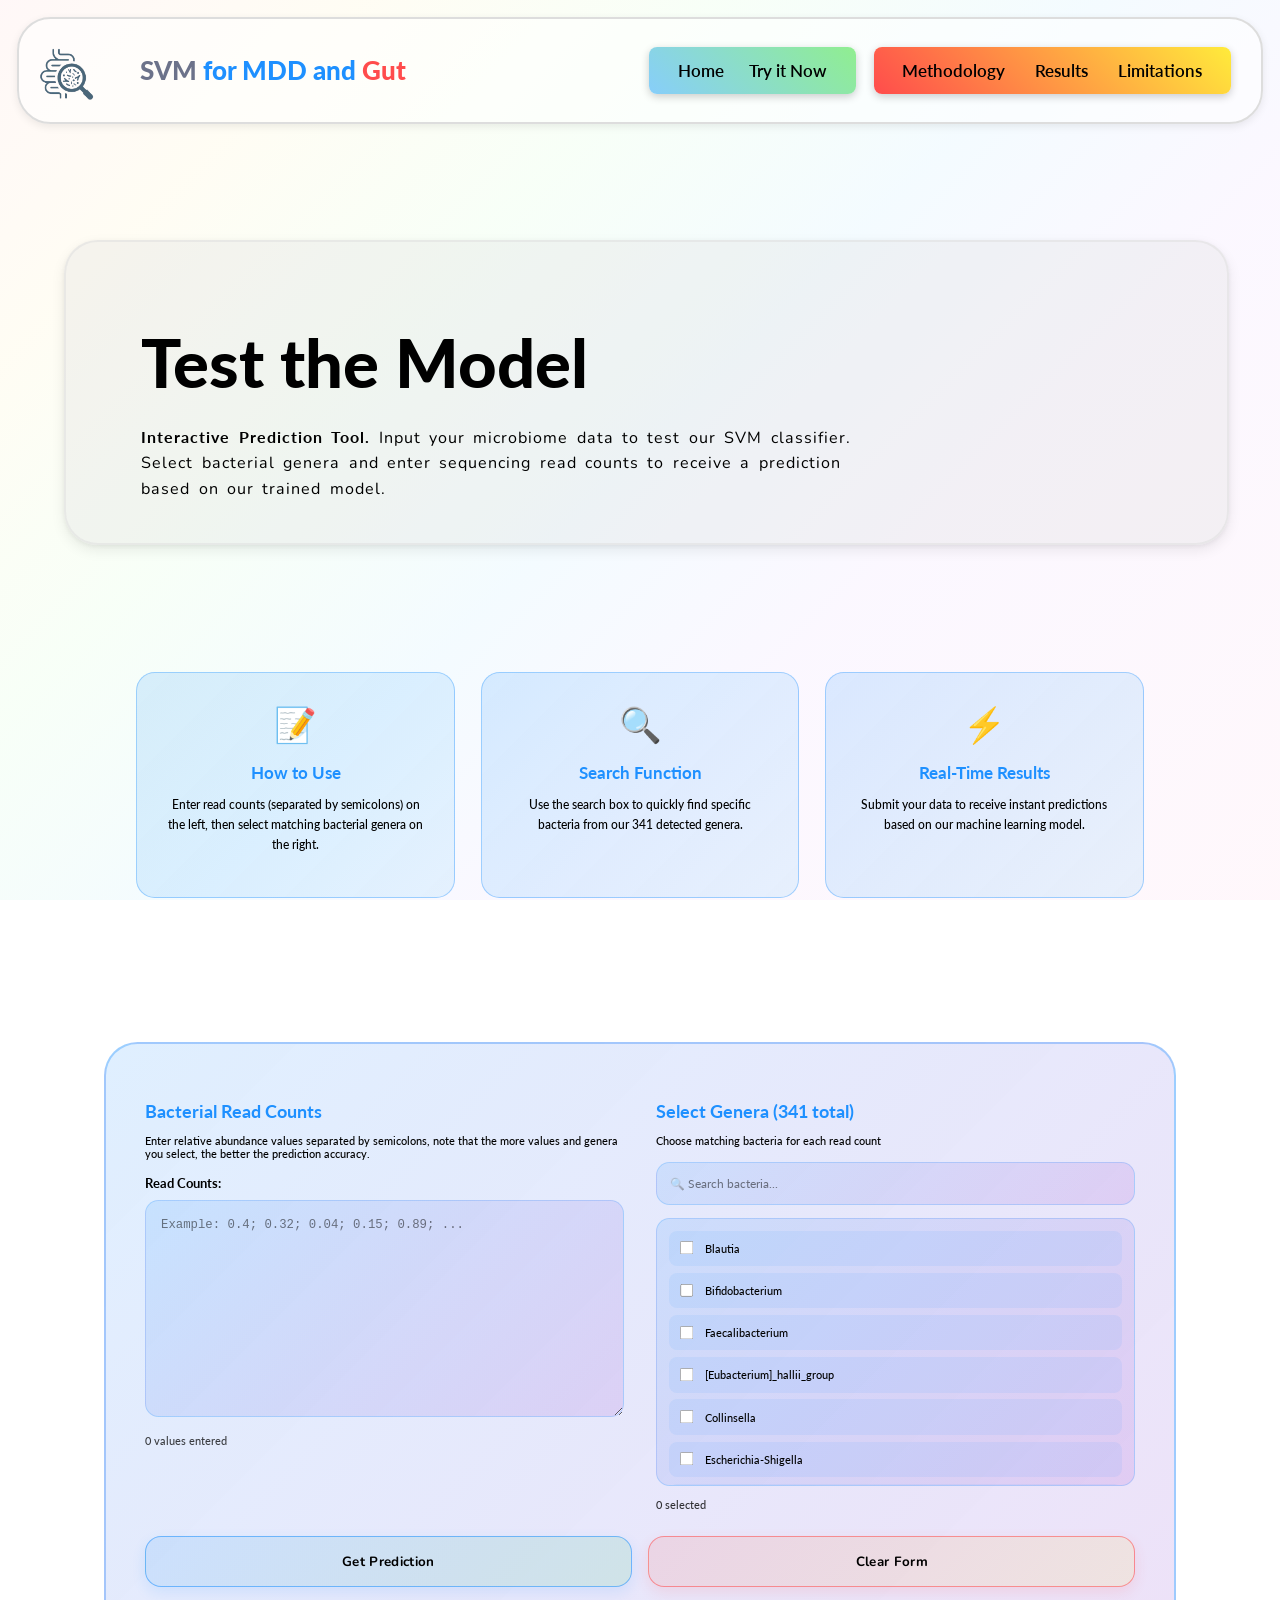
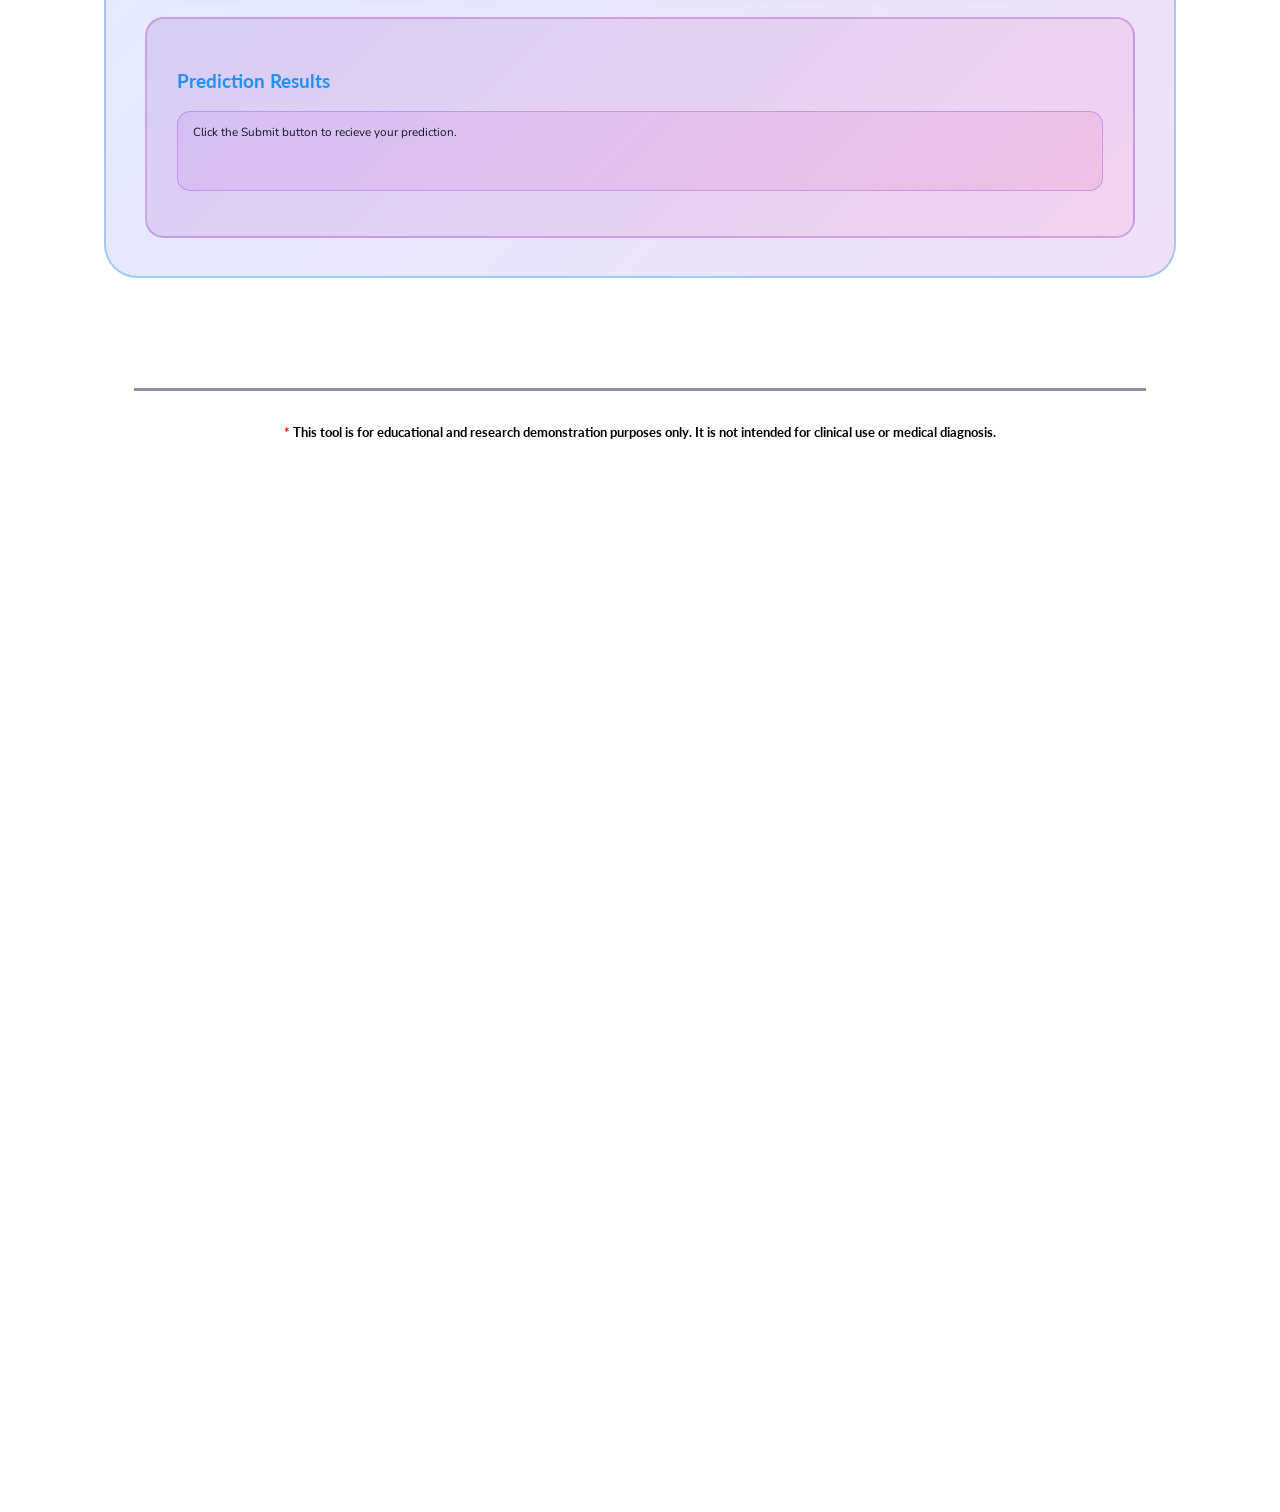
==== commit ecd73ae3: "Fix example in textarea" ====
--- a/svm_try.html
+++ b/svm_try.html
@@ -123,7 +123,7 @@
               <textarea
                 id="reads-input"
                 class="reads-textarea"
-                placeholder="Example: 4000; 320; 400; 150; 890; ..."
+                placeholder="Example: 0.4; 0.32; 0.04; 0.15; 0.89; ..."
                 rows="10"
               ></textarea>
               <div class="input-helper">
